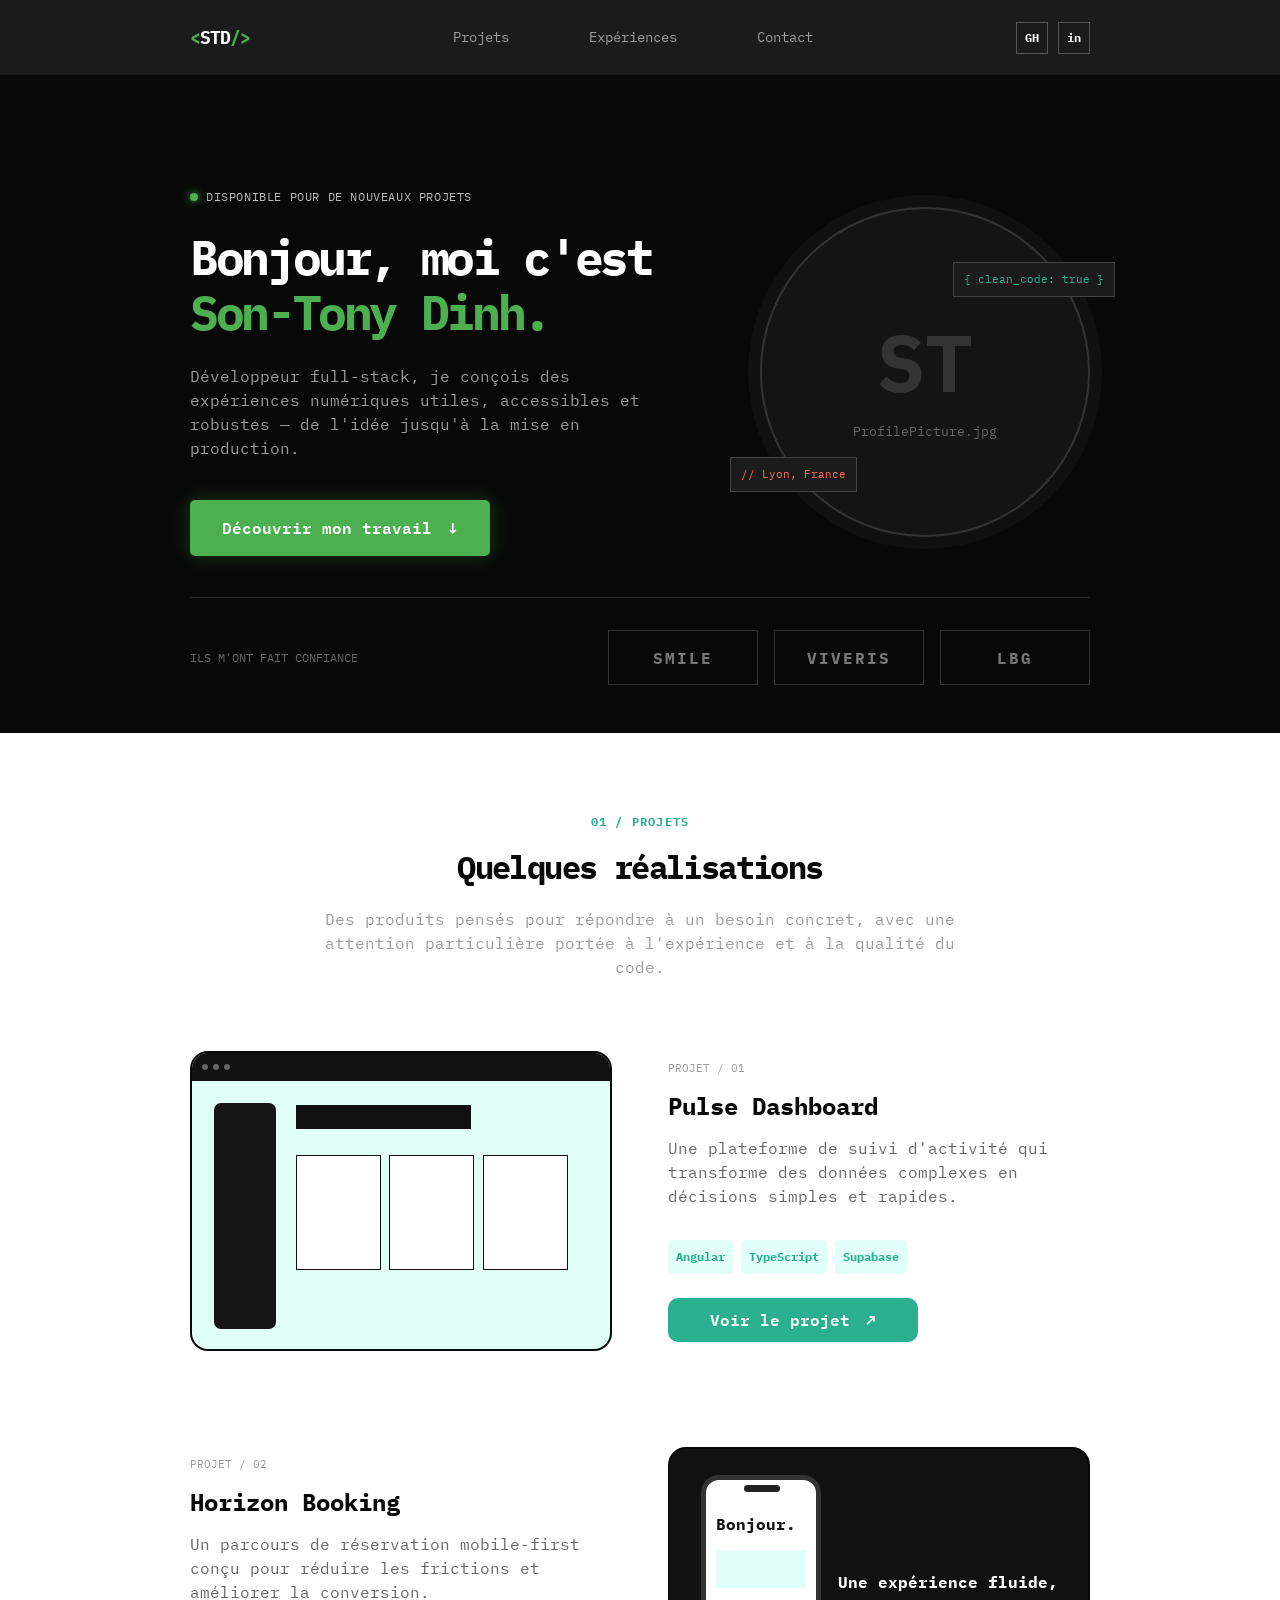
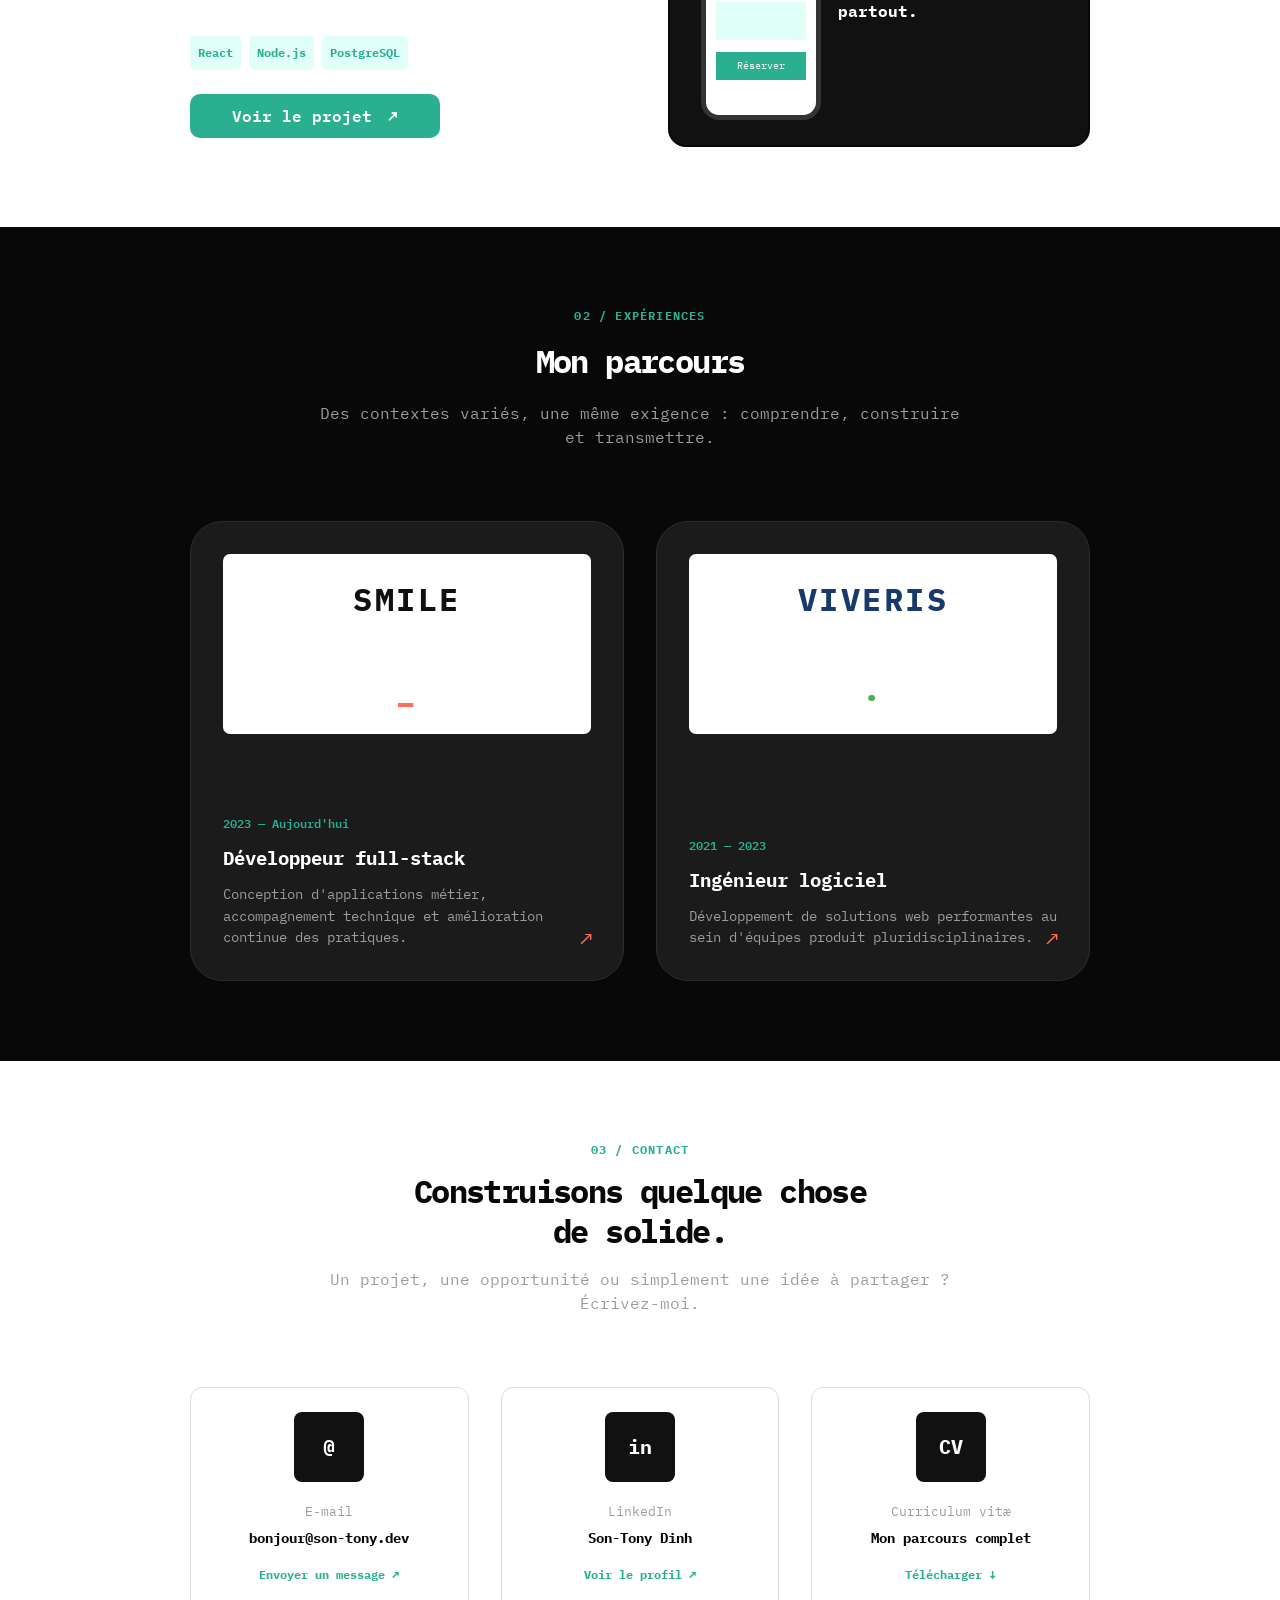
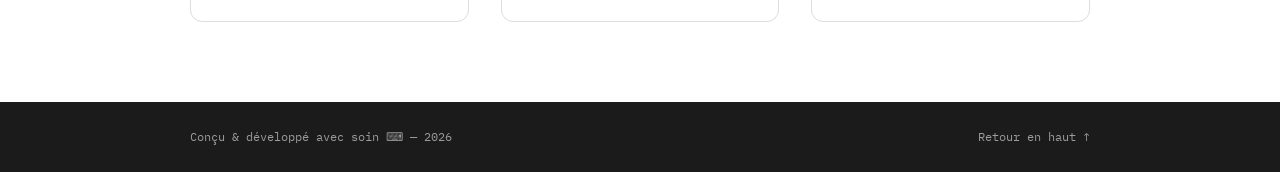
==== index.html @ 5ef8082c "feat: initial commit" ====
<!doctype html>
<html lang="fr">
<head>
  <meta charset="UTF-8">
  <meta name="viewport" content="width=device-width, initial-scale=1.0">
  <meta name="description" content="Portfolio de Son-Tony Dinh, développeur web créatif et rigoureux.">
  <title>Son-Tony Dinh — Développeur</title>
  <link rel="preconnect" href="https://fonts.googleapis.com">
  <link rel="preconnect" href="https://fonts.gstatic.com" crossorigin>
  <link href="https://fonts.googleapis.com/css2?family=IBM+Plex+Mono:ital,wght@0,100;0,200;0,300;0,400;0,500;0,600;0,700;1,400;1,600&display=swap" rel="stylesheet">
  <link rel="stylesheet" href="styles.css">
  <script src="script.js" defer></script>
</head>
<body>
  <a class="skip-link" href="#main">Aller au contenu</a>

  <header class="site-header">
    <nav class="nav container" aria-label="Navigation principale">
      <a class="brand" href="#accueil" aria-label="Retour à l'accueil"><span>&lt;</span>STD<span>/&gt;</span></a>
      <div class="nav-links">
        <a href="#projets">Projets</a>
        <a href="#experiences">Expériences</a>
        <a href="#contact">Contact</a>
      </div>
      <div class="social-links">
        <a href="https://github.com/" target="_blank" rel="noreferrer" aria-label="Profil GitHub">GH</a>
        <a href="https://www.linkedin.com/" target="_blank" rel="noreferrer" aria-label="Profil LinkedIn">in</a>
      </div>
    </nav>
  </header>

  <main id="main">
    <section class="hero" id="accueil">
      <div class="hero-inner container">
        <div class="hero-copy reveal">
          <p class="eyebrow"><span class="status-dot"></span>Disponible pour de nouveaux projets</p>
          <h1>Bonjour, moi c'est<br><span>Son-Tony Dinh.</span></h1>
          <p>Développeur full-stack, je conçois des expériences numériques utiles, accessibles et robustes — de l'idée jusqu'à la mise en production.</p>
          <a class="button button-primary" href="#projets">Découvrir mon travail <span aria-hidden="true">↓</span></a>
        </div>
        <div class="portrait-wrap reveal" aria-label="Portrait de Son-Tony Dinh" role="img">
          <div class="portrait-placeholder">
            <span>ST</span>
            <small>ProfilePicture.jpg</small>
          </div>
          <span class="code-chip code-chip-top">{ clean_code: true }</span>
          <span class="code-chip code-chip-bottom">// Lyon, France</span>
        </div>
      </div>
      <div class="worked-with container reveal">
        <p>Ils m'ont fait confiance</p>
        <div class="logo-row" aria-label="Entreprises partenaires">
          <div class="company-logo">SMILE</div>
          <div class="company-logo">VIVERIS</div>
          <div class="company-logo">LBG</div>
        </div>
      </div>
    </section>

    <section class="section projects" id="projets">
      <div class="container">
        <div class="section-heading reveal">
          <p class="section-index">01 / PROJETS</p>
          <h2>Quelques réalisations</h2>
          <p>Des produits pensés pour répondre à un besoin concret, avec une attention particulière portée à l'expérience et à la qualité du code.</p>
        </div>

        <article class="project-row reveal">
          <div class="project-visual visual-dashboard" role="img" aria-label="Aperçu d'un tableau de bord analytique">
            <div class="mock-browser"><i></i><i></i><i></i></div>
            <div class="mock-sidebar"></div>
            <div class="mock-content"><span></span><b></b><b></b><b></b></div>
          </div>
          <div class="project-copy">
            <p class="project-number">Projet / 01</p>
            <h3>Pulse Dashboard</h3>
            <p>Une plateforme de suivi d'activité qui transforme des données complexes en décisions simples et rapides.</p>
            <div class="tags"><span>Angular</span><span>TypeScript</span><span>Supabase</span></div>
            <a class="button button-accent" href="#" aria-label="Voir le projet Pulse Dashboard">Voir le projet <span aria-hidden="true">↗</span></a>
          </div>
        </article>

        <article class="project-row project-row-reverse reveal">
          <div class="project-visual visual-mobile" role="img" aria-label="Aperçu d'une application mobile de réservation">
            <div class="phone"><div class="phone-notch"></div><span>Bonjour.</span><b></b><b></b><button type="button" tabindex="-1">Réserver</button></div>
            <div class="mobile-caption">Une expérience fluide,<br>partout.</div>
          </div>
          <div class="project-copy">
            <p class="project-number">Projet / 02</p>
            <h3>Horizon Booking</h3>
            <p>Un parcours de réservation mobile-first conçu pour réduire les frictions et améliorer la conversion.</p>
            <div class="tags"><span>React</span><span>Node.js</span><span>PostgreSQL</span></div>
            <a class="button button-accent" href="#" aria-label="Voir le projet Horizon Booking">Voir le projet <span aria-hidden="true">↗</span></a>
          </div>
        </article>
      </div>
    </section>

    <section class="section experience-section" id="experiences">
      <div class="container">
        <div class="section-heading section-heading-dark reveal">
          <p class="section-index">02 / EXPÉRIENCES</p>
          <h2>Mon parcours</h2>
          <p>Des contextes variés, une même exigence : comprendre, construire et transmettre.</p>
        </div>
        <div class="experience-grid">
          <a class="experience-card reveal" href="#contact">
            <div class="experience-logo">SMILE<span>_</span></div>
            <div><p class="date">2023 — Aujourd'hui</p><h3>Développeur full-stack</h3><p>Conception d'applications métier, accompagnement technique et amélioration continue des pratiques.</p></div>
            <span class="card-arrow" aria-hidden="true">↗</span>
          </a>
          <a class="experience-card reveal" href="#contact">
            <div class="experience-logo experience-logo-alt">VIVERIS<span>.</span></div>
            <div><p class="date">2021 — 2023</p><h3>Ingénieur logiciel</h3><p>Développement de solutions web performantes au sein d'équipes produit pluridisciplinaires.</p></div>
            <span class="card-arrow" aria-hidden="true">↗</span>
          </a>
        </div>
      </div>
    </section>

    <section class="section contact" id="contact">
      <div class="container">
        <div class="section-heading reveal">
          <p class="section-index">03 / CONTACT</p>
          <h2>Construisons quelque chose<br>de solide.</h2>
          <p>Un projet, une opportunité ou simplement une idée à partager ? Écrivez-moi.</p>
        </div>
        <div class="contact-grid">
          <a class="contact-card reveal" href="mailto:bonjour@son-tony.dev">
            <span class="contact-icon" aria-hidden="true">@</span><small>E-mail</small><strong>bonjour@son-tony.dev</strong><span>Envoyer un message ↗</span>
          </a>
          <a class="contact-card reveal" href="https://www.linkedin.com/" target="_blank" rel="noreferrer">
            <span class="contact-icon" aria-hidden="true">in</span><small>LinkedIn</small><strong>Son-Tony Dinh</strong><span>Voir le profil ↗</span>
          </a>
          <a class="contact-card reveal" href="#" id="cv-link">
            <span class="contact-icon" aria-hidden="true">CV</span><small>Curriculum vitæ</small><strong>Mon parcours complet</strong><span>Télécharger ↓</span>
          </a>
        </div>
      </div>
    </section>
  </main>

  <footer><div class="container"><p>Conçu &amp; développé avec soin <span aria-hidden="true">⌨</span> — <span id="current-year"></span></p><a href="#accueil">Retour en haut ↑</a></div></footer>
</body>
</html>
---- styles.css ----
:root{--dark:#080808;--surface:#1b1b1b;--hover:#222;--white:#fff;--text:#080808;--muted:#9c9c9c;--primary:#4caf50;--primary-hover:#45a049;--accent:#2ab090;--accent-soft:#e0fff8;--interaction:#ff6f61;--font:"IBM Plex Mono",monospace;--width:900px;--transition:300ms ease}
*{box-sizing:border-box}html{scroll-behavior:smooth}body{margin:0;font-family:var(--font);font-size:16px;line-height:1.5;color:var(--text);background:var(--dark)}a{color:inherit;text-decoration:none}button{font:inherit}.container{width:min(calc(100% - 40px),var(--width));margin-inline:auto}.skip-link{position:fixed;z-index:100;top:8px;left:8px;padding:10px 16px;background:var(--white);transform:translateY(-150%)}.skip-link:focus{transform:none}.site-header{height:75px;background:var(--surface);display:flex;align-items:center;position:relative;z-index:10}.nav{display:flex;align-items:center;justify-content:space-between;height:100%}.brand{font-size:1.15rem;font-weight:700;color:var(--white);letter-spacing:-1px}.brand span{color:var(--primary)}.nav-links{display:flex;gap:5rem}.nav-links a{color:var(--muted);font-size:.85rem;transition:var(--transition)}.nav-links a:hover,.nav-links a:focus-visible{color:var(--interaction);transform:scale(1.1)}.social-links{display:flex;gap:10px}.social-links a{display:grid;place-items:center;width:32px;height:32px;color:var(--white);border:1px solid #555;font-size:.72rem;font-weight:700;transition:var(--transition)}.social-links a:hover,.social-links a:focus-visible{border-color:var(--interaction);color:var(--interaction);transform:scale(1.1)}
.hero{background:var(--dark);color:var(--white);padding:4.5rem 0 3rem}.hero-inner{min-height:450px;display:flex;align-items:center;justify-content:space-between;gap:3rem}.hero-copy{max-width:500px}.eyebrow{font-size:.75rem;color:#bbb;text-transform:uppercase;letter-spacing:.05em}.status-dot{display:inline-block;width:8px;height:8px;margin-right:8px;border-radius:50%;background:var(--primary);box-shadow:0 0 9px var(--primary)}h1,h2,h3,p{margin-top:0}h1{font-size:clamp(2.5rem,5vw,3rem);line-height:1.15;letter-spacing:-.07em;margin:1.5rem 0}h1 span{color:var(--primary)}.hero-copy>p:not(.eyebrow){color:var(--muted);max-width:480px}.button{min-height:44px;display:inline-flex;align-items:center;justify-content:center;gap:16px;font-weight:600;transition:var(--transition)}.button-primary{width:min(100%,300px);padding:1rem 2rem;margin-top:1.5rem;color:#fff;background:var(--primary);border-radius:5px;box-shadow:0 0 20px rgba(76,175,80,.3)}.button-primary:hover,.button-primary:focus-visible{background:var(--primary-hover);transform:scale(1.05);box-shadow:0 0 30px rgba(76,175,80,.5)}.portrait-wrap{width:330px;height:330px;position:relative;flex:none}.portrait-placeholder{width:100%;height:100%;border-radius:50%;border:2px solid #333;background:#141414;display:grid;place-content:center;text-align:center;box-shadow:0 0 0 12px #101010}.portrait-placeholder span{font-size:5rem;font-weight:700;color:#333}.portrait-placeholder small{color:#666}.code-chip{position:absolute;padding:8px 10px;border:1px solid #444;background:var(--surface);font-size:.7rem;color:var(--accent)}.code-chip-top{right:-25px;top:55px}.code-chip-bottom{left:-30px;bottom:45px;color:var(--interaction)}.worked-with{border-top:1px solid #2b2b2b;padding-top:2rem;display:flex;align-items:center;justify-content:space-between}.worked-with>p{margin:0;color:#666;font-size:.75rem;text-transform:uppercase}.logo-row{display:flex;gap:1rem}.company-logo{width:150px;height:55px;display:grid;place-items:center;border:1px solid #333;color:#777;font-weight:700;letter-spacing:.12em}
.section{padding-block:5rem}.projects,.contact{background:var(--white)}.section-heading{text-align:center;max-width:650px;margin:0 auto 4.5rem}.section-index{font-size:.75rem;font-weight:700;color:var(--accent);letter-spacing:.1em}.section-heading h2{font-size:2rem;letter-spacing:-.05em;margin-bottom:1rem}.section-heading>p:last-child{color:var(--muted)}.project-row{display:grid;grid-template-columns:1fr 1fr;gap:3.5rem;align-items:center;margin-bottom:6rem}.project-row:last-child{margin-bottom:0}.project-row-reverse .project-visual{order:2}.project-visual{height:300px;border:2px solid #080808;border-radius:18px;background:#efefef;overflow:hidden;position:relative}.visual-dashboard{padding:30px;background:#dffff7}.mock-browser{position:absolute;inset:0 0 auto;height:28px;background:#111;padding-left:10px;display:flex;align-items:center;gap:5px}.mock-browser i{width:6px;height:6px;border-radius:50%;background:#666}.mock-sidebar{position:absolute;left:22px;top:50px;bottom:20px;width:62px;background:#151515;border-radius:7px}.mock-content{position:absolute;left:104px;right:22px;top:52px;bottom:20px}.mock-content span{display:block;width:60%;height:24px;background:#111;margin-bottom:26px}.mock-content b{display:inline-block;width:29%;height:115px;background:#fff;margin-right:3%;border:1px solid #111;vertical-align:top}.visual-mobile{background:#111;color:#fff;display:flex;align-items:center;justify-content:space-around;padding:22px}.phone{width:120px;height:245px;background:white;border:5px solid #333;border-radius:18px;color:#111;padding:32px 10px 10px;position:relative}.phone-notch{position:absolute;top:5px;left:38px;width:36px;height:7px;background:#222;border-radius:6px}.phone span{font-weight:700}.phone b{display:block;height:38px;background:#e0fff8;margin-top:14px}.phone button{border:0;background:var(--accent);color:#fff;width:100%;margin-top:12px;padding:7px;font-size:.6rem}.mobile-caption{font-weight:700;line-height:1.8}.project-copy{display:flex;flex-direction:column;align-items:flex-start}.project-number{font-size:.7rem;text-transform:uppercase;color:var(--muted)}.project-copy h3{font-size:1.5rem;margin-bottom:.75rem}.project-copy>p:not(.project-number){color:#666}.tags{display:flex;flex-wrap:wrap;gap:.5rem;margin:1rem 0 1.5rem}.tags span{background:var(--accent-soft);color:var(--accent);font-weight:700;font-size:.75rem;padding:.5rem;border-radius:5px}.button-accent{width:250px;padding:.6rem 1rem;color:white;background:var(--accent);border-radius:10px}.button-accent:hover,.button-accent:focus-visible{transform:translateY(-3px);box-shadow:0 6px 12px rgba(42,176,144,.3)}
.experience-section{background:var(--dark);color:white}.section-heading-dark h2{color:#fff}.experience-grid{display:grid;grid-template-columns:1fr 1fr;gap:2rem}.experience-card{position:relative;min-height:460px;padding:2rem;border:1px solid #2d2d2d;border-radius:32px;background:var(--surface);display:flex;flex-direction:column;justify-content:space-between;transition:var(--transition)}.experience-card:hover,.experience-card:focus-visible{transform:translateY(-10px);background:var(--hover);box-shadow:0 8px 16px rgba(0,0,0,.3);border-color:#555}.experience-logo{height:180px;border-radius:7px;background:#fff;color:#111;display:grid;place-items:center;font-size:2rem;font-weight:700;letter-spacing:.08em}.experience-logo span{color:var(--interaction)}.experience-logo-alt{color:#173a6b}.experience-logo-alt span{color:var(--primary)}.date{color:var(--accent);font-size:.75rem;font-weight:600;margin-top:1.5rem}.experience-card h3{margin-bottom:.7rem}.experience-card div>p:last-child{color:var(--muted);font-size:.9rem;margin:0}.card-arrow{position:absolute;right:30px;bottom:25px;color:var(--interaction);font-size:1.3rem}
.contact .section-heading h2{line-height:1.25}.contact-grid{display:grid;grid-template-columns:repeat(3,1fr);gap:2rem}.contact-card{min-height:235px;border:1px solid #ddd;border-radius:12px;padding:1.5rem;display:flex;flex-direction:column;align-items:center;text-align:center;transition:var(--transition)}.contact-card:hover,.contact-card:focus-visible{transform:translateY(-3px);box-shadow:0 4px 8px rgba(0,0,0,.2);border-color:var(--accent)}.contact-icon{width:70px;height:70px;margin-bottom:1.25rem;background:#111;color:#fff;display:grid;place-items:center;font-size:1.25rem;font-weight:700;border-radius:8px}.contact-card small{color:var(--muted)}.contact-card strong{font-size:.85rem;margin:.35rem 0 1.1rem;word-break:break-word}.contact-card>span:last-child{color:var(--accent);font-size:.72rem;font-weight:700}footer{min-height:70px;background:var(--surface);color:var(--muted);font-size:.75rem}footer .container{min-height:70px;display:flex;align-items:center;justify-content:space-between}footer p{margin:0}footer a:hover{color:var(--interaction)}
:focus-visible{outline:3px solid var(--interaction);outline-offset:4px}.reveal{opacity:0;transform:translateY(24px);transition:opacity 600ms ease,transform 600ms ease}.reveal.visible{opacity:1;transform:none}
@media(max-width:1024px){.hero-inner{flex-direction:column-reverse;text-align:center}.hero-copy{display:flex;flex-direction:column;align-items:center}.portrait-wrap{width:290px;height:290px}.worked-with{margin-top:4rem;flex-direction:column;gap:1rem}.project-row{grid-template-columns:1fr;justify-items:center;text-align:center;border-bottom:1px solid #ccc;padding-bottom:4rem}.project-row:last-child{border:0}.project-row-reverse .project-visual{order:0}.project-copy{align-items:center;max-width:65%}.project-visual{width:min(100%,400px)}}
@media(max-width:768px){.site-header{height:64px}.nav-links{display:none}.hero{padding-top:3rem}.experience-grid{grid-template-columns:1fr;padding-inline:10px}.logo-row{flex-wrap:wrap;justify-content:center}.company-logo{width:125px}.code-chip{display:none}}
@media(max-width:640px){.container{width:min(calc(100% - 32px),var(--width))}.hero-inner{min-height:auto}.portrait-wrap{width:240px;height:240px}h1{font-size:2.25rem}.section{padding-block:4rem}.section-heading{margin-bottom:3rem}.project-copy{max-width:100%}.project-row{gap:2rem;margin-bottom:4rem}.project-visual{width:min(100%,311px);height:233px}.mobile-caption{display:none}.experience-card{min-height:430px;padding:1.4rem}.contact-grid{grid-template-columns:1fr}.contact-card{min-height:210px}.worked-with{align-items:center}.logo-row{width:100%}.company-logo{flex:1;min-width:100px}footer .container{padding-block:1rem;flex-direction:column;justify-content:center;gap:.5rem;text-align:center}}
@media(prefers-reduced-motion:reduce){html{scroll-behavior:auto}*,*::before,*::after{transition-duration:.01ms!important;animation-duration:.01ms!important}.reveal{opacity:1;transform:none}}
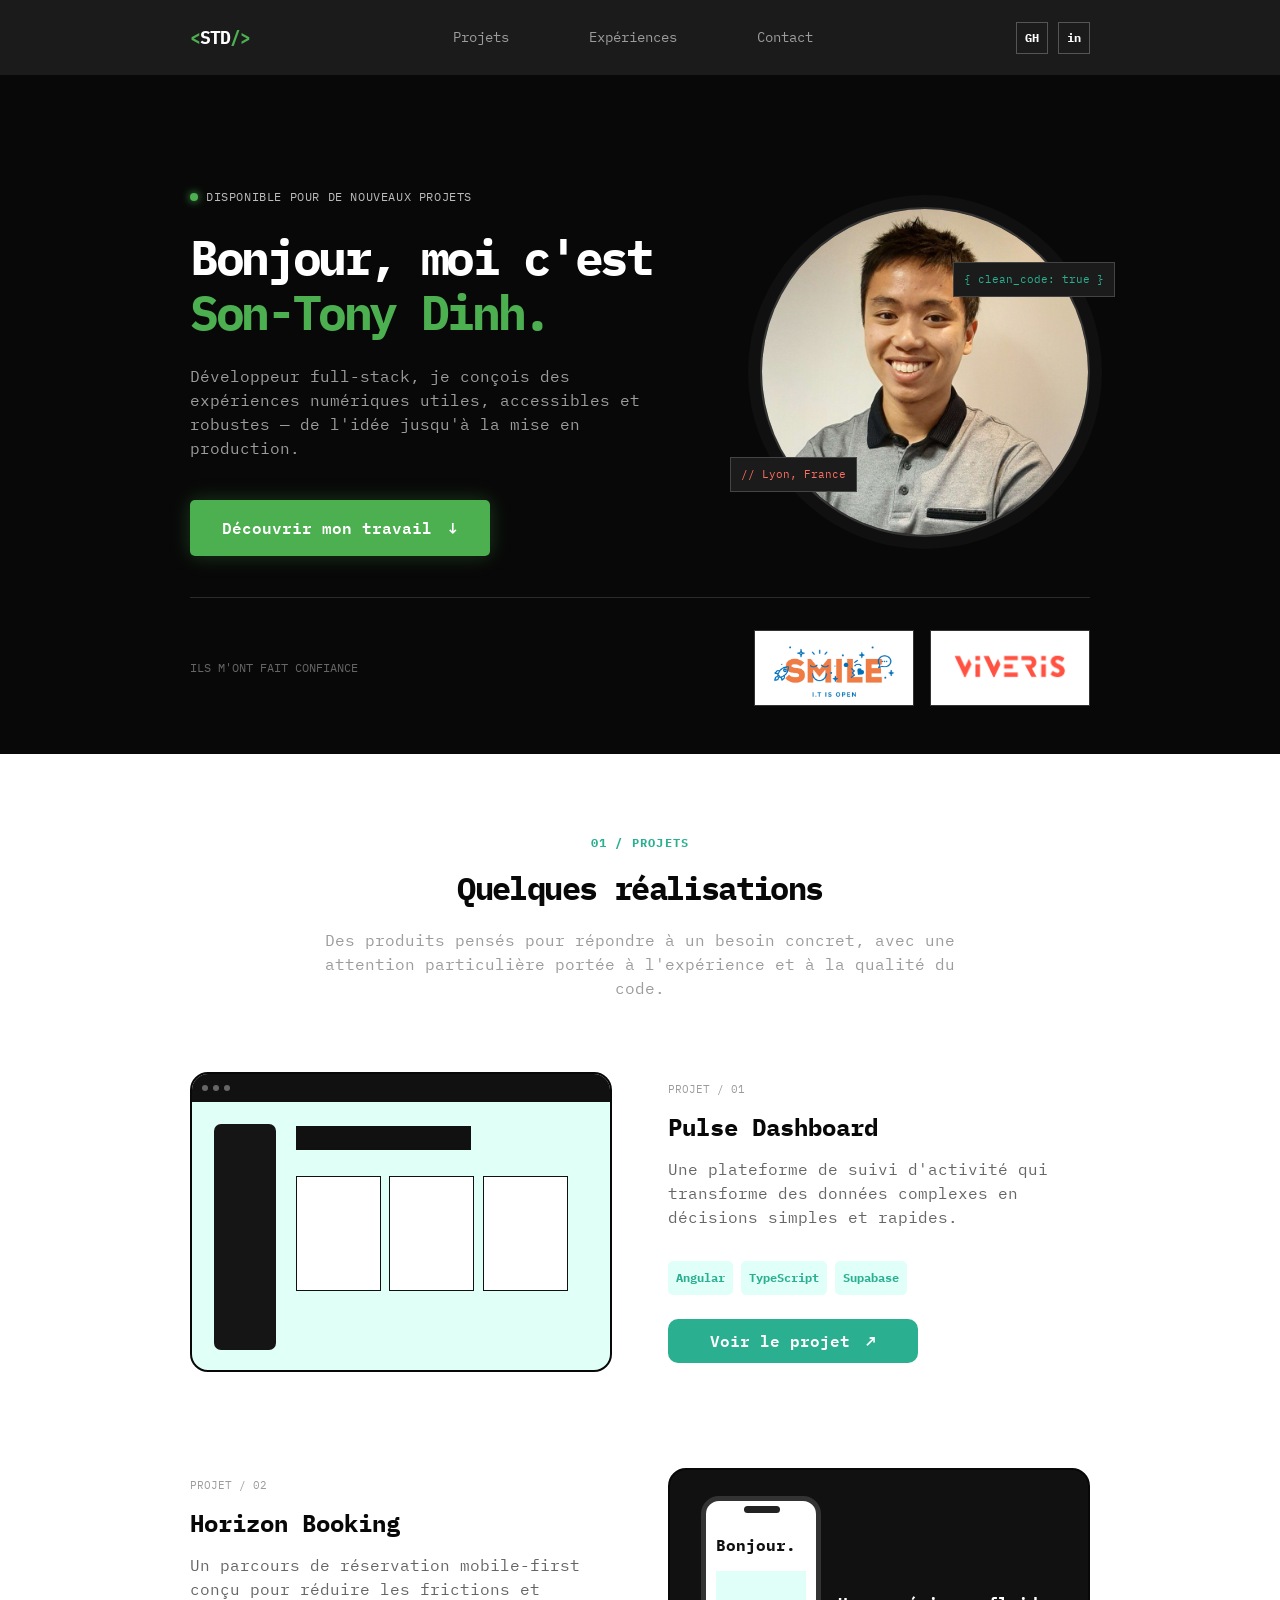
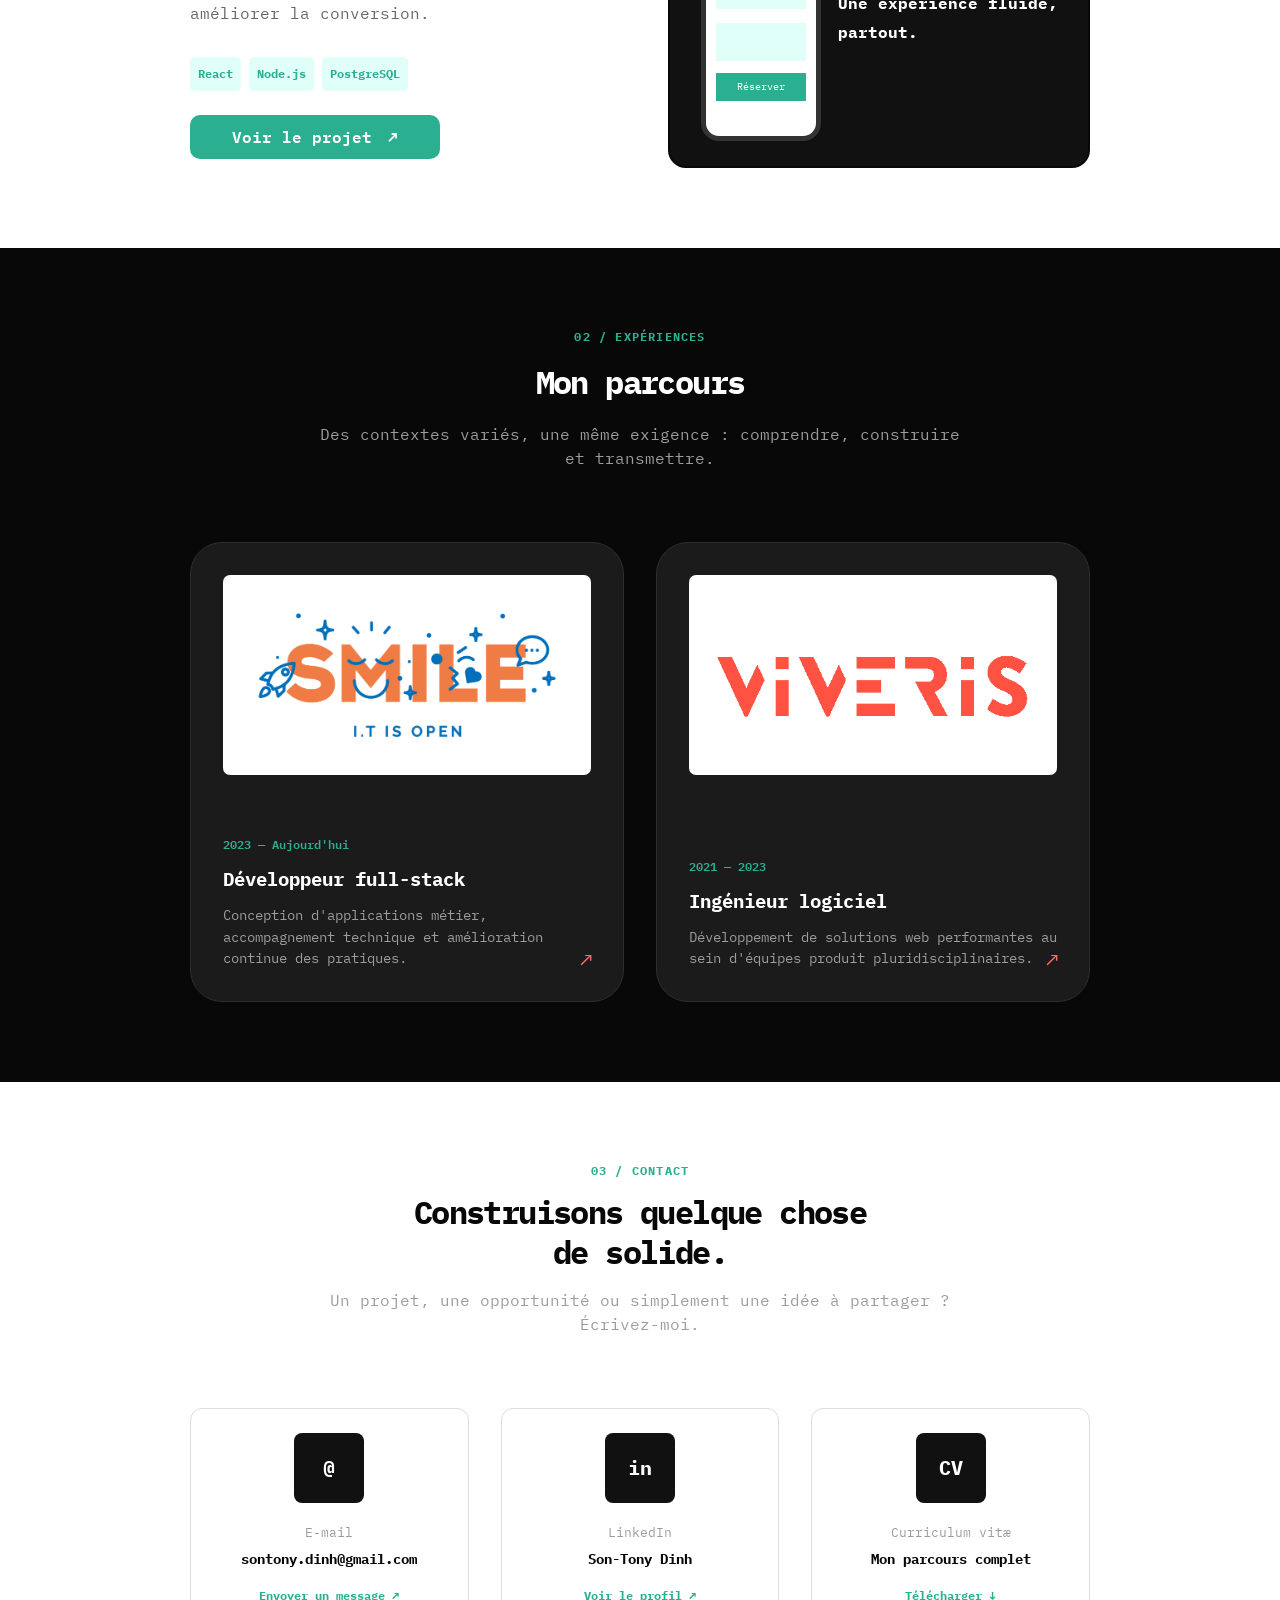
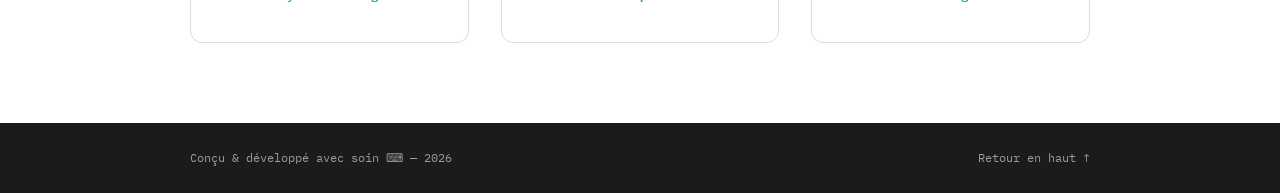
==== commit 1607f09f: "Add Viveris logo image to the project" ====
--- a/index.html
+++ b/index.html
@@ -23,8 +23,8 @@
         <a href="#contact">Contact</a>
       </div>
       <div class="social-links">
-        <a href="https://github.com/" target="_blank" rel="noreferrer" aria-label="Profil GitHub">GH</a>
-        <a href="https://www.linkedin.com/" target="_blank" rel="noreferrer" aria-label="Profil LinkedIn">in</a>
+        <a href="https://github.com/SonTonyD" target="_blank" rel="noreferrer" aria-label="Profil GitHub de Son-Tony Dinh">GH</a>
+        <a href="https://www.linkedin.com/in/son-tony-dinh-7155b51a2" target="_blank" rel="noreferrer" aria-label="Profil LinkedIn de Son-Tony Dinh">in</a>
       </div>
     </nav>
   </header>
@@ -38,11 +38,8 @@
           <p>Développeur full-stack, je conçois des expériences numériques utiles, accessibles et robustes — de l'idée jusqu'à la mise en production.</p>
           <a class="button button-primary" href="#projets">Découvrir mon travail <span aria-hidden="true">↓</span></a>
         </div>
-        <div class="portrait-wrap reveal" aria-label="Portrait de Son-Tony Dinh" role="img">
-          <div class="portrait-placeholder">
-            <span>ST</span>
-            <small>ProfilePicture.jpg</small>
-          </div>
+        <div class="portrait-wrap reveal">
+          <img class="portrait" src="images/ProfilePicture.jpg" alt="Portrait de Son-Tony Dinh">
           <span class="code-chip code-chip-top">{ clean_code: true }</span>
           <span class="code-chip code-chip-bottom">// Lyon, France</span>
         </div>
@@ -50,9 +47,8 @@
       <div class="worked-with container reveal">
         <p>Ils m'ont fait confiance</p>
         <div class="logo-row" aria-label="Entreprises partenaires">
-          <div class="company-logo">SMILE</div>
-          <div class="company-logo">VIVERIS</div>
-          <div class="company-logo">LBG</div>
+          <div class="company-logo"><img src="images/logo_smile.png" alt="Smile"></div>
+          <div class="company-logo"><img src="images/logo_viveris.png" alt="Viveris"></div>
         </div>
       </div>
     </section>
@@ -105,12 +101,12 @@
         </div>
         <div class="experience-grid">
           <a class="experience-card reveal" href="#contact">
-            <div class="experience-logo">SMILE<span>_</span></div>
+            <div class="experience-logo"><img src="images/logo_smile.png" alt="Logo Smile"></div>
             <div><p class="date">2023 — Aujourd'hui</p><h3>Développeur full-stack</h3><p>Conception d'applications métier, accompagnement technique et amélioration continue des pratiques.</p></div>
             <span class="card-arrow" aria-hidden="true">↗</span>
           </a>
           <a class="experience-card reveal" href="#contact">
-            <div class="experience-logo experience-logo-alt">VIVERIS<span>.</span></div>
+            <div class="experience-logo experience-logo-alt"><img src="images/logo_viveris.png" alt="Logo Viveris"></div>
             <div><p class="date">2021 — 2023</p><h3>Ingénieur logiciel</h3><p>Développement de solutions web performantes au sein d'équipes produit pluridisciplinaires.</p></div>
             <span class="card-arrow" aria-hidden="true">↗</span>
           </a>
@@ -126,13 +122,13 @@
           <p>Un projet, une opportunité ou simplement une idée à partager ? Écrivez-moi.</p>
         </div>
         <div class="contact-grid">
-          <a class="contact-card reveal" href="mailto:bonjour@son-tony.dev">
-            <span class="contact-icon" aria-hidden="true">@</span><small>E-mail</small><strong>bonjour@son-tony.dev</strong><span>Envoyer un message ↗</span>
+          <a class="contact-card reveal" href="mailto:sontony.dinh@gmail.com">
+            <span class="contact-icon" aria-hidden="true">@</span><small>E-mail</small><strong>sontony.dinh@gmail.com</strong><span>Envoyer un message ↗</span>
           </a>
-          <a class="contact-card reveal" href="https://www.linkedin.com/" target="_blank" rel="noreferrer">
+          <a class="contact-card reveal" href="https://www.linkedin.com/in/son-tony-dinh-7155b51a2" target="_blank" rel="noreferrer">
             <span class="contact-icon" aria-hidden="true">in</span><small>LinkedIn</small><strong>Son-Tony Dinh</strong><span>Voir le profil ↗</span>
           </a>
-          <a class="contact-card reveal" href="#" id="cv-link">
+          <a class="contact-card reveal" href="images/MonCV.pdf" target="_blank" rel="noreferrer">
             <span class="contact-icon" aria-hidden="true">CV</span><small>Curriculum vitæ</small><strong>Mon parcours complet</strong><span>Télécharger ↓</span>
           </a>
         </div>
--- a/styles.css
+++ b/styles.css
@@ -4,7 +4,9 @@
 .section{padding-block:5rem}.projects,.contact{background:var(--white)}.section-heading{text-align:center;max-width:650px;margin:0 auto 4.5rem}.section-index{font-size:.75rem;font-weight:700;color:var(--accent);letter-spacing:.1em}.section-heading h2{font-size:2rem;letter-spacing:-.05em;margin-bottom:1rem}.section-heading>p:last-child{color:var(--muted)}.project-row{display:grid;grid-template-columns:1fr 1fr;gap:3.5rem;align-items:center;margin-bottom:6rem}.project-row:last-child{margin-bottom:0}.project-row-reverse .project-visual{order:2}.project-visual{height:300px;border:2px solid #080808;border-radius:18px;background:#efefef;overflow:hidden;position:relative}.visual-dashboard{padding:30px;background:#dffff7}.mock-browser{position:absolute;inset:0 0 auto;height:28px;background:#111;padding-left:10px;display:flex;align-items:center;gap:5px}.mock-browser i{width:6px;height:6px;border-radius:50%;background:#666}.mock-sidebar{position:absolute;left:22px;top:50px;bottom:20px;width:62px;background:#151515;border-radius:7px}.mock-content{position:absolute;left:104px;right:22px;top:52px;bottom:20px}.mock-content span{display:block;width:60%;height:24px;background:#111;margin-bottom:26px}.mock-content b{display:inline-block;width:29%;height:115px;background:#fff;margin-right:3%;border:1px solid #111;vertical-align:top}.visual-mobile{background:#111;color:#fff;display:flex;align-items:center;justify-content:space-around;padding:22px}.phone{width:120px;height:245px;background:white;border:5px solid #333;border-radius:18px;color:#111;padding:32px 10px 10px;position:relative}.phone-notch{position:absolute;top:5px;left:38px;width:36px;height:7px;background:#222;border-radius:6px}.phone span{font-weight:700}.phone b{display:block;height:38px;background:#e0fff8;margin-top:14px}.phone button{border:0;background:var(--accent);color:#fff;width:100%;margin-top:12px;padding:7px;font-size:.6rem}.mobile-caption{font-weight:700;line-height:1.8}.project-copy{display:flex;flex-direction:column;align-items:flex-start}.project-number{font-size:.7rem;text-transform:uppercase;color:var(--muted)}.project-copy h3{font-size:1.5rem;margin-bottom:.75rem}.project-copy>p:not(.project-number){color:#666}.tags{display:flex;flex-wrap:wrap;gap:.5rem;margin:1rem 0 1.5rem}.tags span{background:var(--accent-soft);color:var(--accent);font-weight:700;font-size:.75rem;padding:.5rem;border-radius:5px}.button-accent{width:250px;padding:.6rem 1rem;color:white;background:var(--accent);border-radius:10px}.button-accent:hover,.button-accent:focus-visible{transform:translateY(-3px);box-shadow:0 6px 12px rgba(42,176,144,.3)}
 .experience-section{background:var(--dark);color:white}.section-heading-dark h2{color:#fff}.experience-grid{display:grid;grid-template-columns:1fr 1fr;gap:2rem}.experience-card{position:relative;min-height:460px;padding:2rem;border:1px solid #2d2d2d;border-radius:32px;background:var(--surface);display:flex;flex-direction:column;justify-content:space-between;transition:var(--transition)}.experience-card:hover,.experience-card:focus-visible{transform:translateY(-10px);background:var(--hover);box-shadow:0 8px 16px rgba(0,0,0,.3);border-color:#555}.experience-logo{height:180px;border-radius:7px;background:#fff;color:#111;display:grid;place-items:center;font-size:2rem;font-weight:700;letter-spacing:.08em}.experience-logo span{color:var(--interaction)}.experience-logo-alt{color:#173a6b}.experience-logo-alt span{color:var(--primary)}.date{color:var(--accent);font-size:.75rem;font-weight:600;margin-top:1.5rem}.experience-card h3{margin-bottom:.7rem}.experience-card div>p:last-child{color:var(--muted);font-size:.9rem;margin:0}.card-arrow{position:absolute;right:30px;bottom:25px;color:var(--interaction);font-size:1.3rem}
 .contact .section-heading h2{line-height:1.25}.contact-grid{display:grid;grid-template-columns:repeat(3,1fr);gap:2rem}.contact-card{min-height:235px;border:1px solid #ddd;border-radius:12px;padding:1.5rem;display:flex;flex-direction:column;align-items:center;text-align:center;transition:var(--transition)}.contact-card:hover,.contact-card:focus-visible{transform:translateY(-3px);box-shadow:0 4px 8px rgba(0,0,0,.2);border-color:var(--accent)}.contact-icon{width:70px;height:70px;margin-bottom:1.25rem;background:#111;color:#fff;display:grid;place-items:center;font-size:1.25rem;font-weight:700;border-radius:8px}.contact-card small{color:var(--muted)}.contact-card strong{font-size:.85rem;margin:.35rem 0 1.1rem;word-break:break-word}.contact-card>span:last-child{color:var(--accent);font-size:.72rem;font-weight:700}footer{min-height:70px;background:var(--surface);color:var(--muted);font-size:.75rem}footer .container{min-height:70px;display:flex;align-items:center;justify-content:space-between}footer p{margin:0}footer a:hover{color:var(--interaction)}
+.portrait{width:100%;height:100%;display:block;border-radius:50%;border:2px solid #333;object-fit:cover;box-shadow:0 0 0 12px #101010}.logo-row{min-height:76px;align-items:center}.company-logo{width:160px;height:76px;flex:none;background:#fff;padding:12px;overflow:visible}.company-logo img{display:block;width:auto;height:auto;max-width:100%;max-height:100%;object-fit:scale-down}.company-logo:first-child{padding:10px 12px}.company-logo:nth-child(2){padding:16px 18px}.experience-logo{height:200px;padding:24px;overflow:visible}.experience-logo img{display:block;width:auto;height:auto;max-width:100%;max-height:100%;margin:auto;object-fit:scale-down}.experience-logo:first-child{padding:18px}.experience-logo-alt{padding:34px}
 :focus-visible{outline:3px solid var(--interaction);outline-offset:4px}.reveal{opacity:0;transform:translateY(24px);transition:opacity 600ms ease,transform 600ms ease}.reveal.visible{opacity:1;transform:none}
+@media(min-width:769px){.logo-row .company-logo:nth-child(2){position:relative;overflow:hidden}.logo-row .company-logo:nth-child(2) img{position:absolute;inset:50% auto auto 50%;width:118px;height:auto;max-width:none;max-height:none;transform:translate(-50%,-50%)}}
 @media(max-width:1024px){.hero-inner{flex-direction:column-reverse;text-align:center}.hero-copy{display:flex;flex-direction:column;align-items:center}.portrait-wrap{width:290px;height:290px}.worked-with{margin-top:4rem;flex-direction:column;gap:1rem}.project-row{grid-template-columns:1fr;justify-items:center;text-align:center;border-bottom:1px solid #ccc;padding-bottom:4rem}.project-row:last-child{border:0}.project-row-reverse .project-visual{order:0}.project-copy{align-items:center;max-width:65%}.project-visual{width:min(100%,400px)}}
 @media(max-width:768px){.site-header{height:64px}.nav-links{display:none}.hero{padding-top:3rem}.experience-grid{grid-template-columns:1fr;padding-inline:10px}.logo-row{flex-wrap:wrap;justify-content:center}.company-logo{width:125px}.code-chip{display:none}}
 @media(max-width:640px){.container{width:min(calc(100% - 32px),var(--width))}.hero-inner{min-height:auto}.portrait-wrap{width:240px;height:240px}h1{font-size:2.25rem}.section{padding-block:4rem}.section-heading{margin-bottom:3rem}.project-copy{max-width:100%}.project-row{gap:2rem;margin-bottom:4rem}.project-visual{width:min(100%,311px);height:233px}.mobile-caption{display:none}.experience-card{min-height:430px;padding:1.4rem}.contact-grid{grid-template-columns:1fr}.contact-card{min-height:210px}.worked-with{align-items:center}.logo-row{width:100%}.company-logo{flex:1;min-width:100px}footer .container{padding-block:1rem;flex-direction:column;justify-content:center;gap:.5rem;text-align:center}}
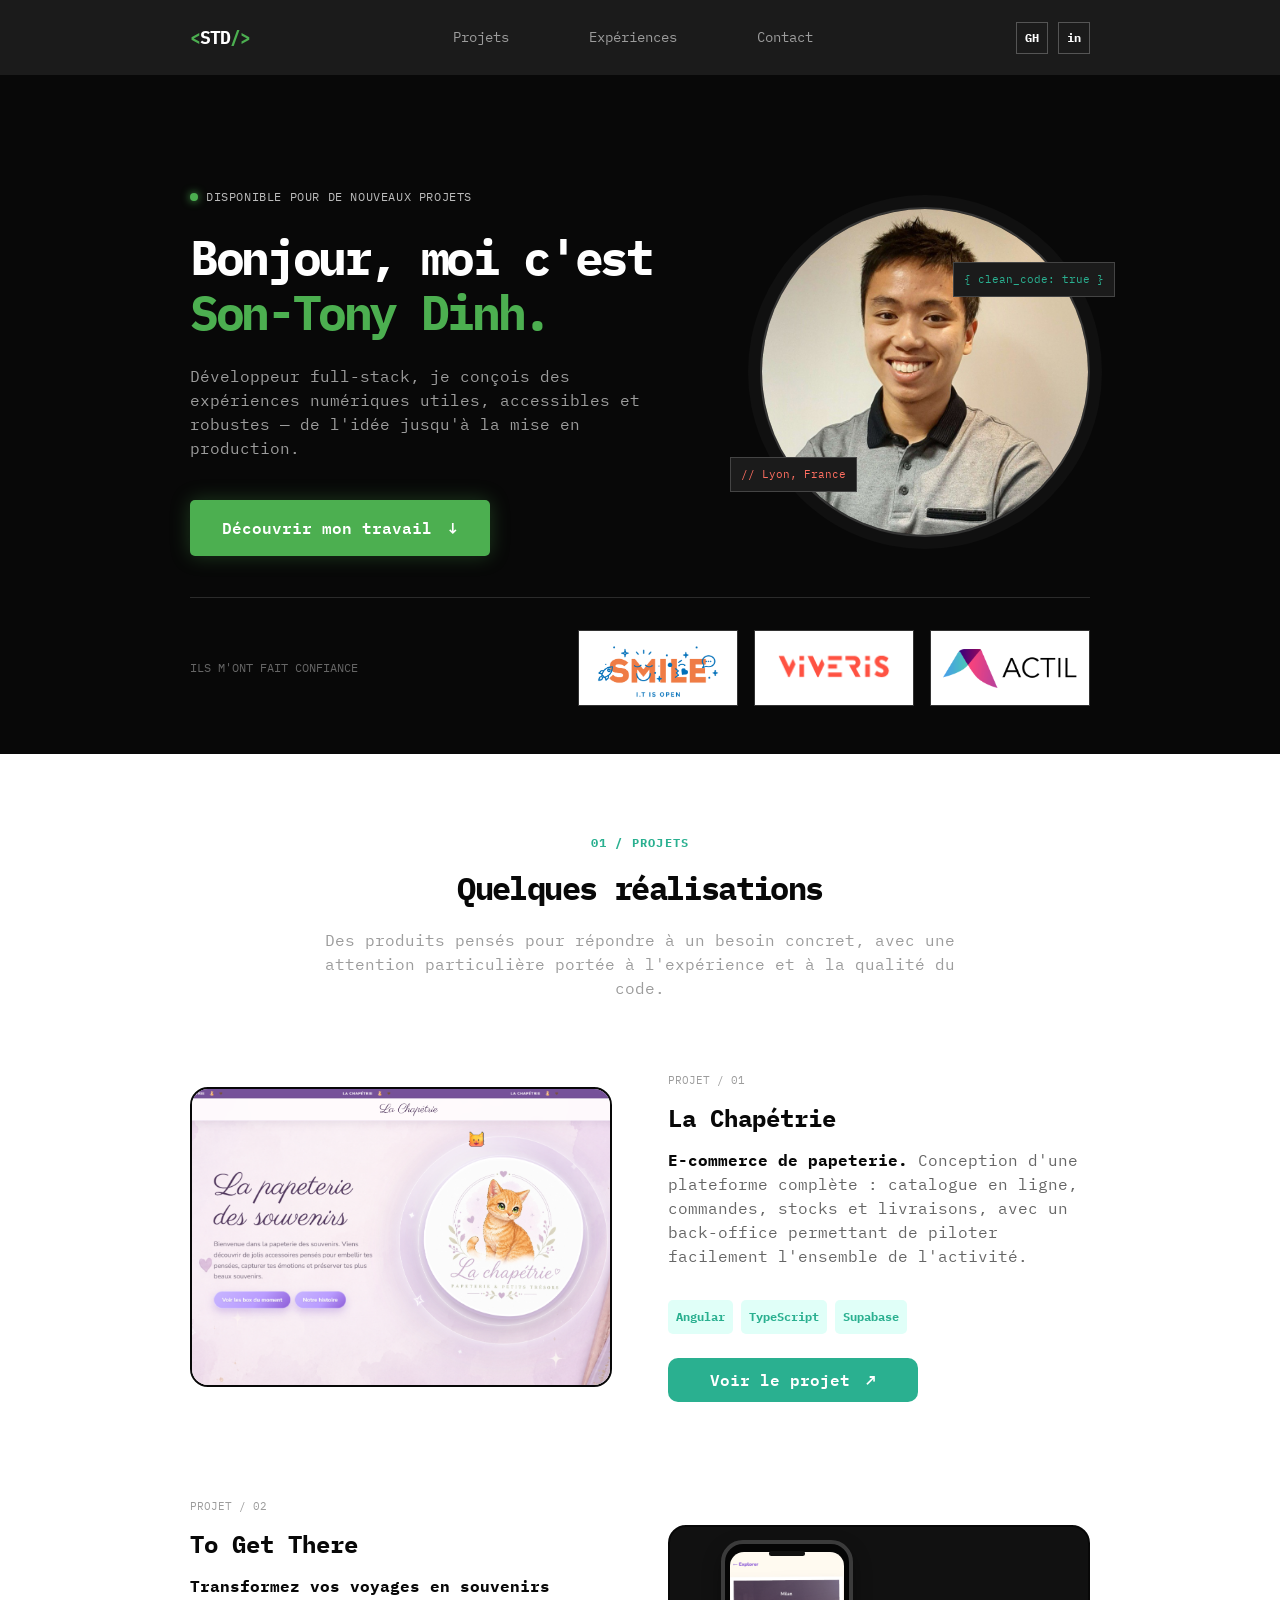
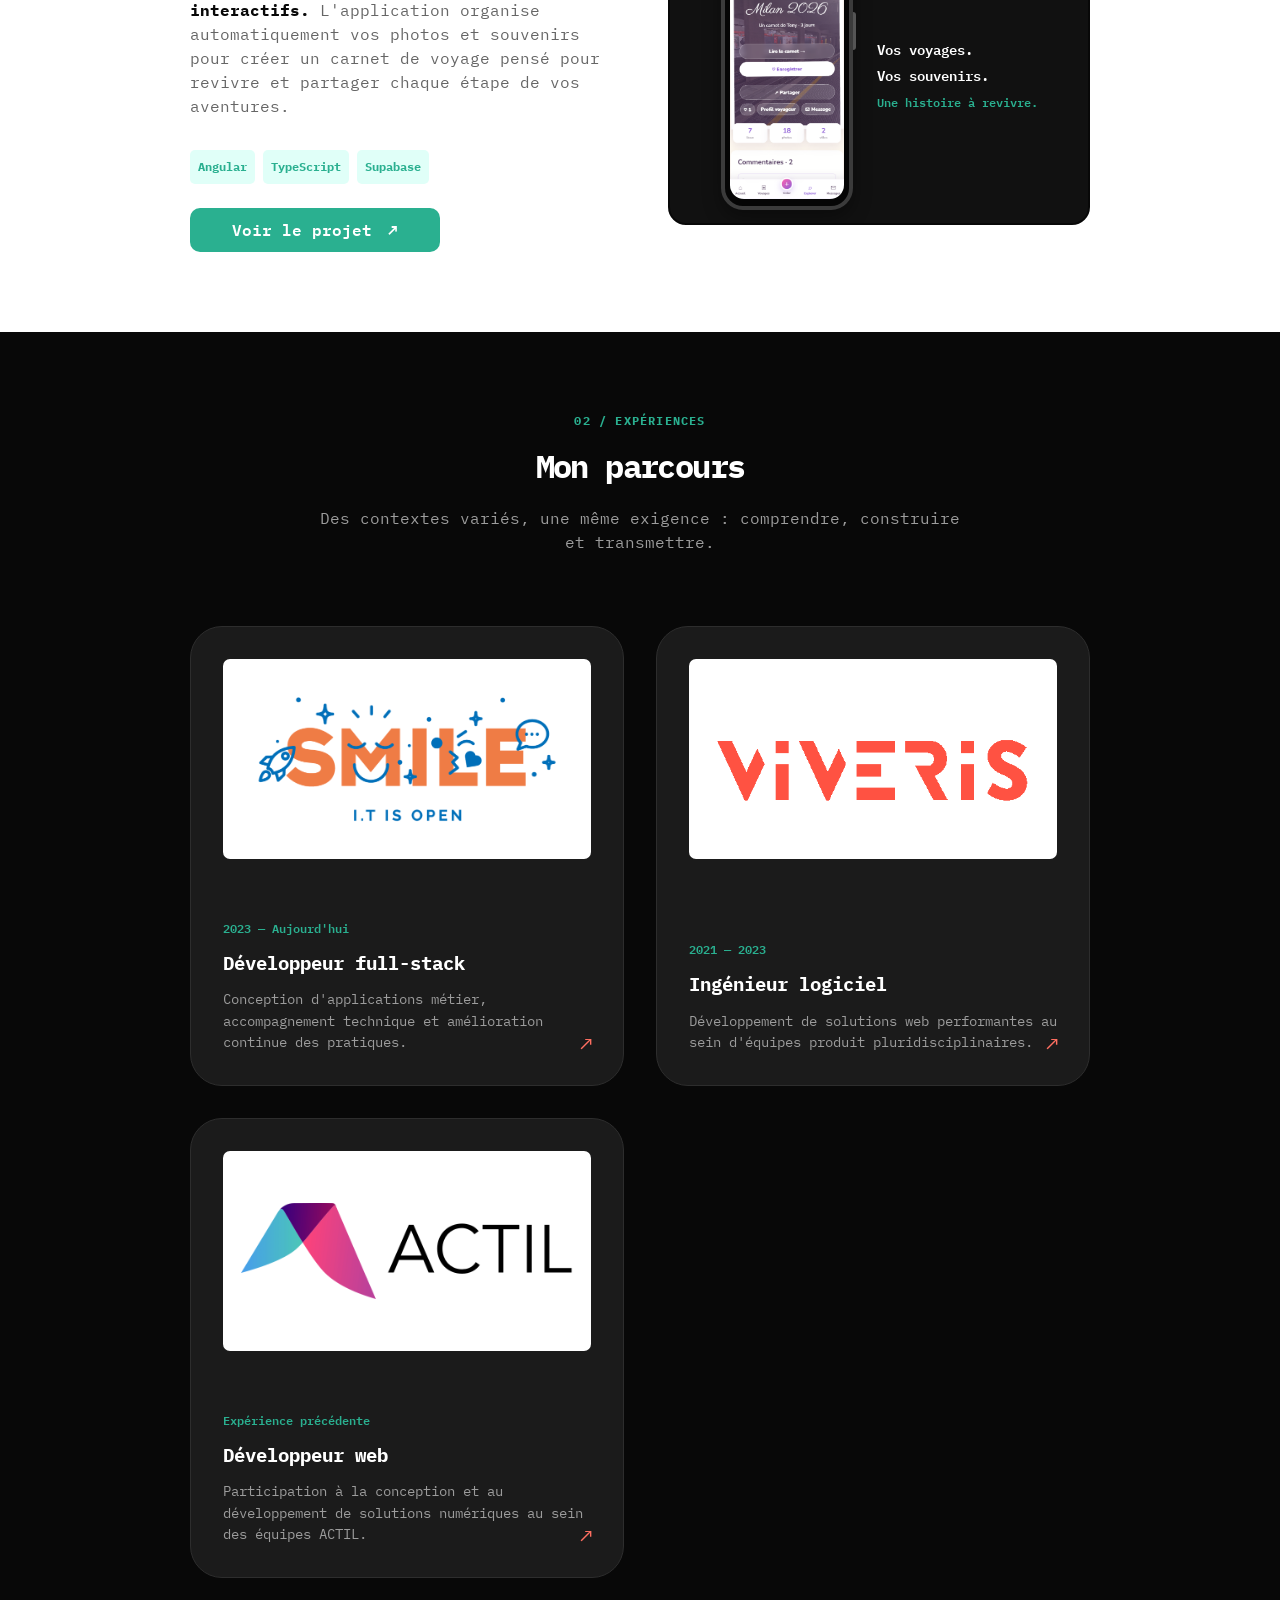
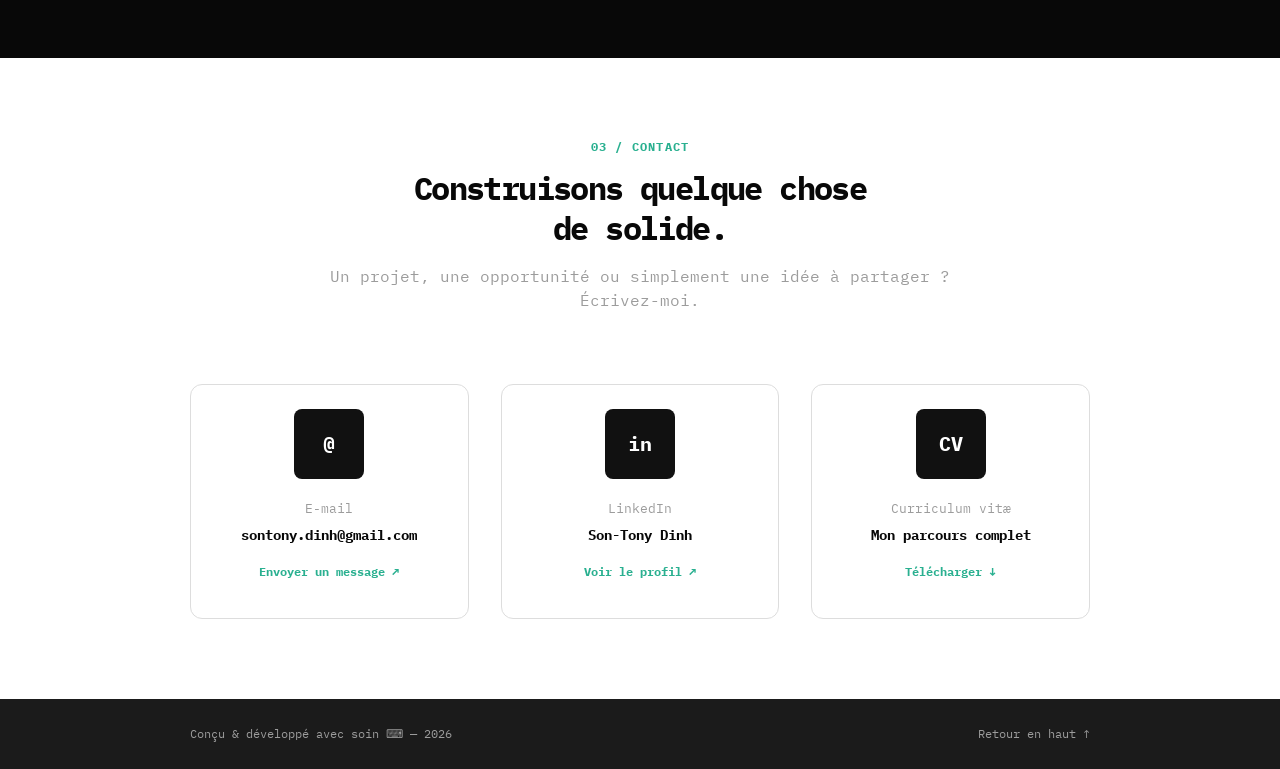
==== commit b5664cdb: "Refactor code structure for improved readability and maintainability" ====
--- a/index.html
+++ b/index.html
@@ -49,6 +49,7 @@
         <div class="logo-row" aria-label="Entreprises partenaires">
           <div class="company-logo"><img src="images/logo_smile.png" alt="Smile"></div>
           <div class="company-logo"><img src="images/logo_viveris.png" alt="Viveris"></div>
+          <div class="company-logo company-logo-actil"><img src="images/logo_actil.png" alt="ACTIL"></div>
         </div>
       </div>
     </section>
@@ -62,31 +63,32 @@
         </div>
 
         <article class="project-row reveal">
-          <div class="project-visual visual-dashboard" role="img" aria-label="Aperçu d'un tableau de bord analytique">
-            <div class="mock-browser"><i></i><i></i><i></i></div>
-            <div class="mock-sidebar"></div>
-            <div class="mock-content"><span></span><b></b><b></b><b></b></div>
+          <div class="project-visual project-visual-landscape">
+            <img src="images/capture_lachapetrie.png" alt="Capture d'écran du site e-commerce La Chapétrie">
           </div>
           <div class="project-copy">
             <p class="project-number">Projet / 01</p>
-            <h3>Pulse Dashboard</h3>
-            <p>Une plateforme de suivi d'activité qui transforme des données complexes en décisions simples et rapides.</p>
+            <h3>La Chapétrie</h3>
+            <p><strong>E-commerce de papeterie.</strong> Conception d'une plateforme complète : catalogue en ligne, commandes, stocks et livraisons, avec un back-office permettant de piloter facilement l'ensemble de l'activité.</p>
             <div class="tags"><span>Angular</span><span>TypeScript</span><span>Supabase</span></div>
-            <a class="button button-accent" href="#" aria-label="Voir le projet Pulse Dashboard">Voir le projet <span aria-hidden="true">↗</span></a>
+            <a class="button button-accent" href="https://www.xn--lachaptrie-g7a.fr/" target="_blank" rel="noreferrer" aria-label="Visiter le site La Chapétrie">Voir le projet <span aria-hidden="true">↗</span></a>
           </div>
         </article>
 
         <article class="project-row project-row-reverse reveal">
-          <div class="project-visual visual-mobile" role="img" aria-label="Aperçu d'une application mobile de réservation">
-            <div class="phone"><div class="phone-notch"></div><span>Bonjour.</span><b></b><b></b><button type="button" tabindex="-1">Réserver</button></div>
-            <div class="mobile-caption">Une expérience fluide,<br>partout.</div>
+          <div class="project-visual project-visual-mobile">
+            <div class="phone">
+              <span class="phone-speaker" aria-hidden="true"></span>
+              <img src="images/capture_togetthere.png" alt="Capture d'écran de l'application de carnet de voyage To Get There">
+            </div>
+            <p class="mobile-caption">Vos voyages.<br>Vos souvenirs.<br><span>Une histoire à revivre.</span></p>
           </div>
           <div class="project-copy">
             <p class="project-number">Projet / 02</p>
-            <h3>Horizon Booking</h3>
-            <p>Un parcours de réservation mobile-first conçu pour réduire les frictions et améliorer la conversion.</p>
-            <div class="tags"><span>React</span><span>Node.js</span><span>PostgreSQL</span></div>
-            <a class="button button-accent" href="#" aria-label="Voir le projet Horizon Booking">Voir le projet <span aria-hidden="true">↗</span></a>
+            <h3>To Get There</h3>
+            <p><strong>Transformez vos voyages en souvenirs interactifs.</strong> L'application organise automatiquement vos photos et souvenirs pour créer un carnet de voyage pensé pour revivre et partager chaque étape de vos aventures.</p>
+            <div class="tags"><span>Angular</span><span>TypeScript</span><span>Supabase</span></div>
+            <a class="button button-accent" href="https://to-get-there.vercel.app/" target="_blank" rel="noreferrer" aria-label="Visiter l'application To Get There">Voir le projet <span aria-hidden="true">↗</span></a>
           </div>
         </article>
       </div>
@@ -108,6 +110,11 @@
           <a class="experience-card reveal" href="#contact">
             <div class="experience-logo experience-logo-alt"><img src="images/logo_viveris.png" alt="Logo Viveris"></div>
             <div><p class="date">2021 — 2023</p><h3>Ingénieur logiciel</h3><p>Développement de solutions web performantes au sein d'équipes produit pluridisciplinaires.</p></div>
+            <span class="card-arrow" aria-hidden="true">↗</span>
+          </a>
+          <a class="experience-card reveal" href="#contact">
+            <div class="experience-logo experience-logo-actil"><img src="images/logo_actil.png" alt="Logo ACTIL"></div>
+            <div><p class="date">Expérience précédente</p><h3>Développeur web</h3><p>Participation à la conception et au développement de solutions numériques au sein des équipes ACTIL.</p></div>
             <span class="card-arrow" aria-hidden="true">↗</span>
           </a>
         </div>
--- a/styles.css
+++ b/styles.css
@@ -4,7 +4,9 @@
 .section{padding-block:5rem}.projects,.contact{background:var(--white)}.section-heading{text-align:center;max-width:650px;margin:0 auto 4.5rem}.section-index{font-size:.75rem;font-weight:700;color:var(--accent);letter-spacing:.1em}.section-heading h2{font-size:2rem;letter-spacing:-.05em;margin-bottom:1rem}.section-heading>p:last-child{color:var(--muted)}.project-row{display:grid;grid-template-columns:1fr 1fr;gap:3.5rem;align-items:center;margin-bottom:6rem}.project-row:last-child{margin-bottom:0}.project-row-reverse .project-visual{order:2}.project-visual{height:300px;border:2px solid #080808;border-radius:18px;background:#efefef;overflow:hidden;position:relative}.visual-dashboard{padding:30px;background:#dffff7}.mock-browser{position:absolute;inset:0 0 auto;height:28px;background:#111;padding-left:10px;display:flex;align-items:center;gap:5px}.mock-browser i{width:6px;height:6px;border-radius:50%;background:#666}.mock-sidebar{position:absolute;left:22px;top:50px;bottom:20px;width:62px;background:#151515;border-radius:7px}.mock-content{position:absolute;left:104px;right:22px;top:52px;bottom:20px}.mock-content span{display:block;width:60%;height:24px;background:#111;margin-bottom:26px}.mock-content b{display:inline-block;width:29%;height:115px;background:#fff;margin-right:3%;border:1px solid #111;vertical-align:top}.visual-mobile{background:#111;color:#fff;display:flex;align-items:center;justify-content:space-around;padding:22px}.phone{width:120px;height:245px;background:white;border:5px solid #333;border-radius:18px;color:#111;padding:32px 10px 10px;position:relative}.phone-notch{position:absolute;top:5px;left:38px;width:36px;height:7px;background:#222;border-radius:6px}.phone span{font-weight:700}.phone b{display:block;height:38px;background:#e0fff8;margin-top:14px}.phone button{border:0;background:var(--accent);color:#fff;width:100%;margin-top:12px;padding:7px;font-size:.6rem}.mobile-caption{font-weight:700;line-height:1.8}.project-copy{display:flex;flex-direction:column;align-items:flex-start}.project-number{font-size:.7rem;text-transform:uppercase;color:var(--muted)}.project-copy h3{font-size:1.5rem;margin-bottom:.75rem}.project-copy>p:not(.project-number){color:#666}.tags{display:flex;flex-wrap:wrap;gap:.5rem;margin:1rem 0 1.5rem}.tags span{background:var(--accent-soft);color:var(--accent);font-weight:700;font-size:.75rem;padding:.5rem;border-radius:5px}.button-accent{width:250px;padding:.6rem 1rem;color:white;background:var(--accent);border-radius:10px}.button-accent:hover,.button-accent:focus-visible{transform:translateY(-3px);box-shadow:0 6px 12px rgba(42,176,144,.3)}
 .experience-section{background:var(--dark);color:white}.section-heading-dark h2{color:#fff}.experience-grid{display:grid;grid-template-columns:1fr 1fr;gap:2rem}.experience-card{position:relative;min-height:460px;padding:2rem;border:1px solid #2d2d2d;border-radius:32px;background:var(--surface);display:flex;flex-direction:column;justify-content:space-between;transition:var(--transition)}.experience-card:hover,.experience-card:focus-visible{transform:translateY(-10px);background:var(--hover);box-shadow:0 8px 16px rgba(0,0,0,.3);border-color:#555}.experience-logo{height:180px;border-radius:7px;background:#fff;color:#111;display:grid;place-items:center;font-size:2rem;font-weight:700;letter-spacing:.08em}.experience-logo span{color:var(--interaction)}.experience-logo-alt{color:#173a6b}.experience-logo-alt span{color:var(--primary)}.date{color:var(--accent);font-size:.75rem;font-weight:600;margin-top:1.5rem}.experience-card h3{margin-bottom:.7rem}.experience-card div>p:last-child{color:var(--muted);font-size:.9rem;margin:0}.card-arrow{position:absolute;right:30px;bottom:25px;color:var(--interaction);font-size:1.3rem}
 .contact .section-heading h2{line-height:1.25}.contact-grid{display:grid;grid-template-columns:repeat(3,1fr);gap:2rem}.contact-card{min-height:235px;border:1px solid #ddd;border-radius:12px;padding:1.5rem;display:flex;flex-direction:column;align-items:center;text-align:center;transition:var(--transition)}.contact-card:hover,.contact-card:focus-visible{transform:translateY(-3px);box-shadow:0 4px 8px rgba(0,0,0,.2);border-color:var(--accent)}.contact-icon{width:70px;height:70px;margin-bottom:1.25rem;background:#111;color:#fff;display:grid;place-items:center;font-size:1.25rem;font-weight:700;border-radius:8px}.contact-card small{color:var(--muted)}.contact-card strong{font-size:.85rem;margin:.35rem 0 1.1rem;word-break:break-word}.contact-card>span:last-child{color:var(--accent);font-size:.72rem;font-weight:700}footer{min-height:70px;background:var(--surface);color:var(--muted);font-size:.75rem}footer .container{min-height:70px;display:flex;align-items:center;justify-content:space-between}footer p{margin:0}footer a:hover{color:var(--interaction)}
-.portrait{width:100%;height:100%;display:block;border-radius:50%;border:2px solid #333;object-fit:cover;box-shadow:0 0 0 12px #101010}.logo-row{min-height:76px;align-items:center}.company-logo{width:160px;height:76px;flex:none;background:#fff;padding:12px;overflow:visible}.company-logo img{display:block;width:auto;height:auto;max-width:100%;max-height:100%;object-fit:scale-down}.company-logo:first-child{padding:10px 12px}.company-logo:nth-child(2){padding:16px 18px}.experience-logo{height:200px;padding:24px;overflow:visible}.experience-logo img{display:block;width:auto;height:auto;max-width:100%;max-height:100%;margin:auto;object-fit:scale-down}.experience-logo:first-child{padding:18px}.experience-logo-alt{padding:34px}
+.portrait{width:100%;height:100%;display:block;border-radius:50%;border:2px solid #333;object-fit:cover;box-shadow:0 0 0 12px #101010}.logo-row{min-height:76px;align-items:center}.company-logo{width:160px;height:76px;flex:none;background:#fff;padding:12px;overflow:visible}.company-logo img{display:block;width:auto;height:auto;max-width:100%;max-height:100%;object-fit:scale-down}.company-logo:first-child{padding:10px 12px}.company-logo:nth-child(2){padding:16px 18px}.company-logo-actil{padding:18px 12px;overflow:hidden}.experience-logo{height:200px;padding:24px;overflow:visible}.experience-logo img{display:block;width:auto;height:auto;max-width:100%;max-height:100%;margin:auto;object-fit:scale-down}.experience-logo:first-child{padding:18px}.experience-logo-alt{padding:34px}.experience-logo-actil{padding:38px 24px;overflow:hidden}
+.project-visual img{display:block;width:100%;height:100%}.project-visual-landscape img{object-fit:cover;object-position:top center}.project-visual-mobile{display:flex;align-items:center;justify-content:center;background:#111;padding:12px}.project-visual-mobile .phone{position:relative;width:132px;height:270px;padding:8px 5px 7px;border:4px solid #3b3b3b;border-radius:22px;background:#050505;box-shadow:0 8px 18px rgba(0,0,0,.35)}.project-visual-mobile .phone::after{content:"";position:absolute;right:-7px;top:68px;width:3px;height:38px;border-radius:0 3px 3px 0;background:#555}.project-visual-mobile .phone-speaker{position:absolute;z-index:2;top:7px;left:50%;width:36px;height:5px;border-radius:5px;background:#111;transform:translateX(-50%)}.project-visual-mobile .phone img{width:100%;height:100%;border-radius:14px;object-fit:cover;object-position:top center}.project-copy>p strong{color:var(--text)}
+.project-visual-mobile .mobile-caption{margin:0 0 0 24px;color:#fff;font-size:.9rem;font-weight:600;line-height:1.8;text-align:left}.project-visual-mobile .mobile-caption span{color:var(--accent);font-size:.72rem}
 :focus-visible{outline:3px solid var(--interaction);outline-offset:4px}.reveal{opacity:0;transform:translateY(24px);transition:opacity 600ms ease,transform 600ms ease}.reveal.visible{opacity:1;transform:none}
 @media(min-width:769px){.logo-row .company-logo:nth-child(2){position:relative;overflow:hidden}.logo-row .company-logo:nth-child(2) img{position:absolute;inset:50% auto auto 50%;width:118px;height:auto;max-width:none;max-height:none;transform:translate(-50%,-50%)}}
 @media(max-width:1024px){.hero-inner{flex-direction:column-reverse;text-align:center}.hero-copy{display:flex;flex-direction:column;align-items:center}.portrait-wrap{width:290px;height:290px}.worked-with{margin-top:4rem;flex-direction:column;gap:1rem}.project-row{grid-template-columns:1fr;justify-items:center;text-align:center;border-bottom:1px solid #ccc;padding-bottom:4rem}.project-row:last-child{border:0}.project-row-reverse .project-visual{order:0}.project-copy{align-items:center;max-width:65%}.project-visual{width:min(100%,400px)}}
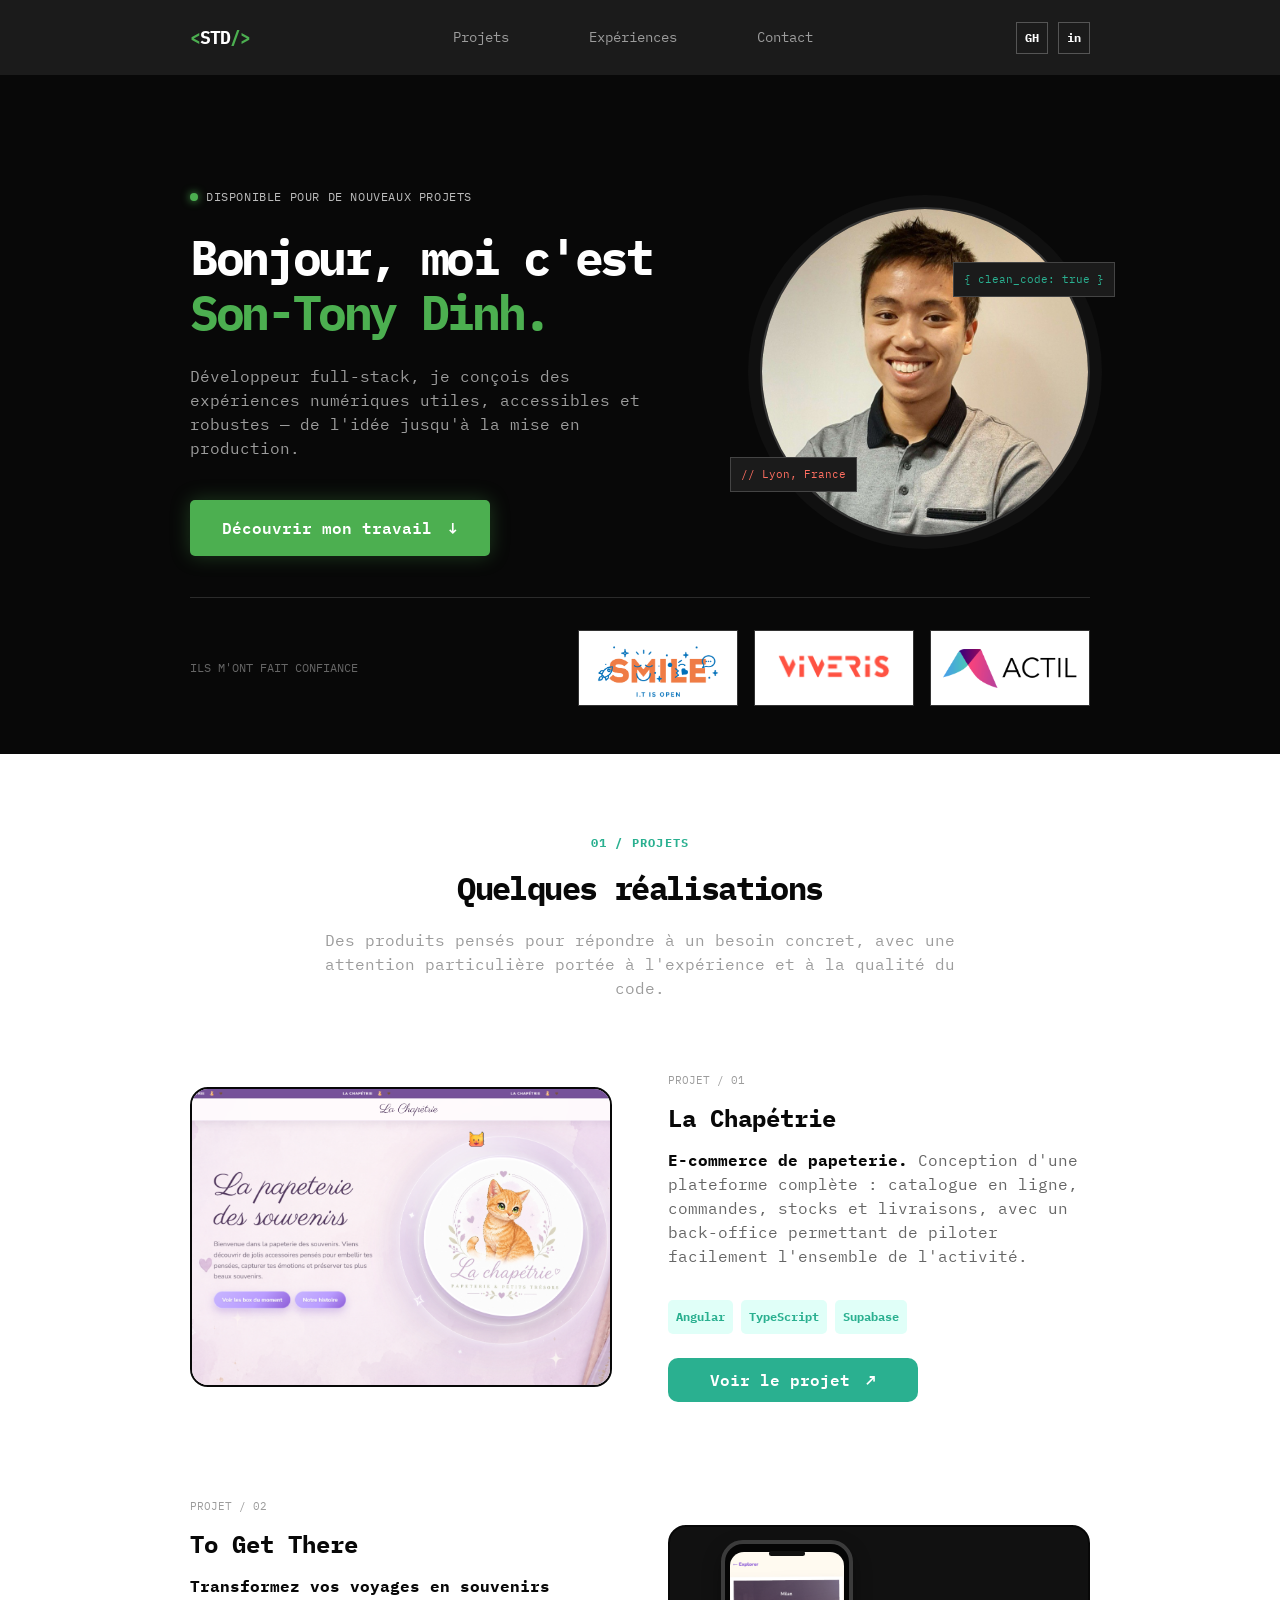
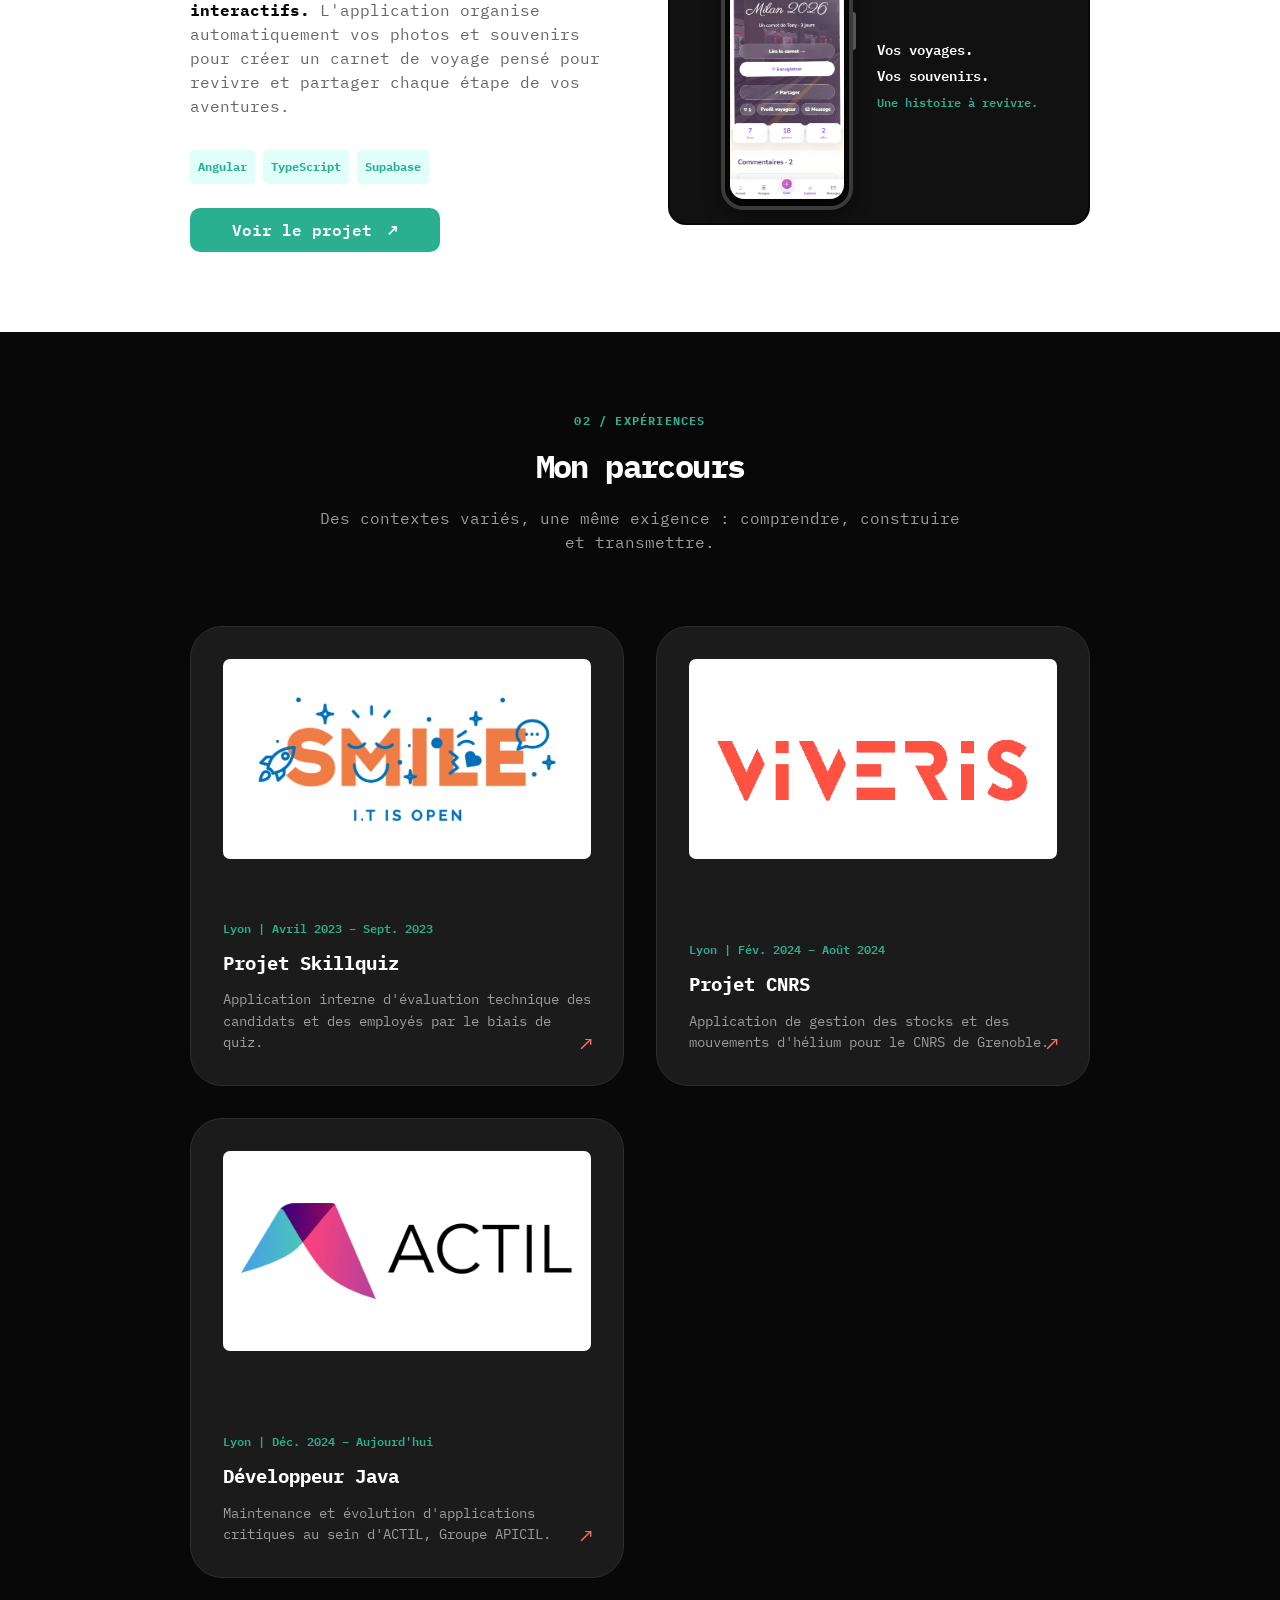
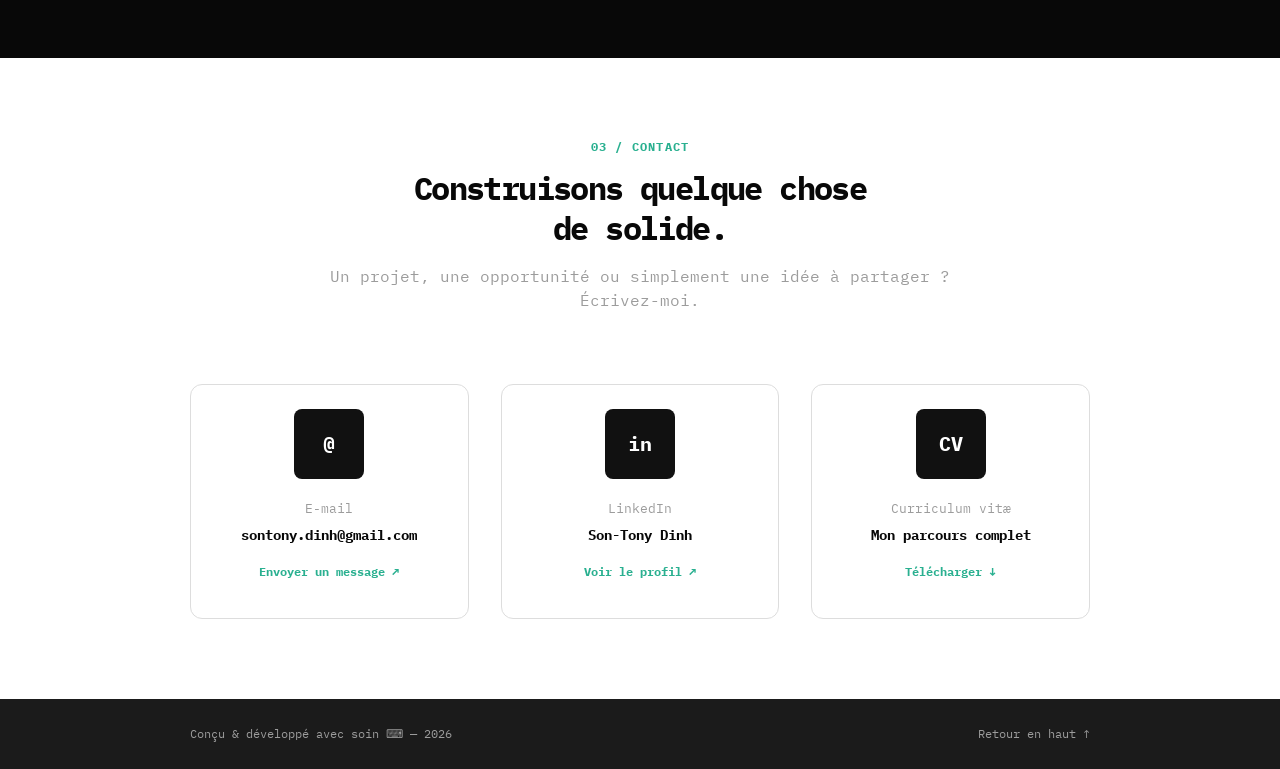
==== commit 315a8a4d: "feat: add detailed experience pages for Smile, Viveris, and ACTIL projects" ====
--- a/index.html
+++ b/index.html
@@ -102,19 +102,19 @@
           <p>Des contextes variés, une même exigence : comprendre, construire et transmettre.</p>
         </div>
         <div class="experience-grid">
-          <a class="experience-card reveal" href="#contact">
+          <a class="experience-card reveal" href="smile.html">
             <div class="experience-logo"><img src="images/logo_smile.png" alt="Logo Smile"></div>
-            <div><p class="date">2023 — Aujourd'hui</p><h3>Développeur full-stack</h3><p>Conception d'applications métier, accompagnement technique et amélioration continue des pratiques.</p></div>
+            <div><p class="date">Lyon | Avril 2023 – Sept. 2023</p><h3>Projet Skillquiz</h3><p>Application interne d'évaluation technique des candidats et des employés par le biais de quiz.</p></div>
             <span class="card-arrow" aria-hidden="true">↗</span>
           </a>
-          <a class="experience-card reveal" href="#contact">
+          <a class="experience-card reveal" href="viveris.html">
             <div class="experience-logo experience-logo-alt"><img src="images/logo_viveris.png" alt="Logo Viveris"></div>
-            <div><p class="date">2021 — 2023</p><h3>Ingénieur logiciel</h3><p>Développement de solutions web performantes au sein d'équipes produit pluridisciplinaires.</p></div>
+            <div><p class="date">Lyon | Fév. 2024 – Août 2024</p><h3>Projet CNRS</h3><p>Application de gestion des stocks et des mouvements d'hélium pour le CNRS de Grenoble.</p></div>
             <span class="card-arrow" aria-hidden="true">↗</span>
           </a>
-          <a class="experience-card reveal" href="#contact">
+          <a class="experience-card reveal" href="actil.html">
             <div class="experience-logo experience-logo-actil"><img src="images/logo_actil.png" alt="Logo ACTIL"></div>
-            <div><p class="date">Expérience précédente</p><h3>Développeur web</h3><p>Participation à la conception et au développement de solutions numériques au sein des équipes ACTIL.</p></div>
+            <div><p class="date">Lyon | Déc. 2024 – Aujourd'hui</p><h3>Développeur Java</h3><p>Maintenance et évolution d'applications critiques au sein d'ACTIL, Groupe APICIL.</p></div>
             <span class="card-arrow" aria-hidden="true">↗</span>
           </a>
         </div>
--- a/styles.css
+++ b/styles.css
@@ -13,3 +13,6 @@
 @media(max-width:768px){.site-header{height:64px}.nav-links{display:none}.hero{padding-top:3rem}.experience-grid{grid-template-columns:1fr;padding-inline:10px}.logo-row{flex-wrap:wrap;justify-content:center}.company-logo{width:125px}.code-chip{display:none}}
 @media(max-width:640px){.container{width:min(calc(100% - 32px),var(--width))}.hero-inner{min-height:auto}.portrait-wrap{width:240px;height:240px}h1{font-size:2.25rem}.section{padding-block:4rem}.section-heading{margin-bottom:3rem}.project-copy{max-width:100%}.project-row{gap:2rem;margin-bottom:4rem}.project-visual{width:min(100%,311px);height:233px}.mobile-caption{display:none}.experience-card{min-height:430px;padding:1.4rem}.contact-grid{grid-template-columns:1fr}.contact-card{min-height:210px}.worked-with{align-items:center}.logo-row{width:100%}.company-logo{flex:1;min-width:100px}footer .container{padding-block:1rem;flex-direction:column;justify-content:center;gap:.5rem;text-align:center}}
 @media(prefers-reduced-motion:reduce){html{scroll-behavior:auto}*,*::before,*::after{transition-duration:.01ms!important;animation-duration:.01ms!important}.reveal{opacity:1;transform:none}}
+
+/* Pages de détail des expériences */
+.detail-page{min-height:100vh;background:var(--dark);color:var(--muted)}.detail-container{width:min(calc(100% - 40px),var(--width));margin-inline:auto;padding:2rem 0 4rem}.back-button{min-height:44px;display:inline-flex;align-items:center;gap:.65rem;padding:10px 20px;border:1px solid #666;border-radius:5px;color:#c8c8c8;transition:var(--transition)}.back-button:hover,.back-button:focus-visible{color:#fff;background:#444;border-color:#777}.detail-header{padding:3rem 0;text-align:center}.detail-company-logo{width:180px;height:85px;margin:0 auto 2rem;padding:14px;background:#fff;border-radius:8px;display:grid;place-items:center}.detail-company-logo img{display:block;max-width:100%;max-height:100%;object-fit:contain}.detail-company-logo-viveris{padding:22px}.detail-company-logo-actil{padding:24px 12px}.detail-kicker{margin-bottom:1rem;color:var(--accent);font-size:.8rem;font-weight:600}.detail-header h1{margin:0;color:#fff}.detail-header h1 span{color:var(--muted)}.detail-subtitle{margin:.75rem 0 0;color:var(--interaction);font-weight:600}.detail-stack{display:grid;gap:2rem}.detail-panel{padding:1.5rem;border:1px solid #444;border-radius:8px;background:#1a1a1a}.detail-panel h2{margin-bottom:1rem;color:#fff;font-size:1.35rem;letter-spacing:-.03em}.detail-panel h2>span{font-size:1em}.detail-panel p{margin-bottom:0}.detail-panel ul{margin:.9rem 0 0;padding-left:1.4rem}.detail-panel li{margin:.55rem 0}.detail-panel strong{color:#fff}.tech-list{display:grid;grid-template-columns:1fr 1fr;gap:.35rem 2rem;list-style:none;padding-left:0!important}.method-list{display:flex;flex-wrap:wrap;gap:.6rem;list-style:none;padding-left:0!important}.method-list li,.technology-tags li{margin:0;padding:.5rem .7rem;border-radius:5px;background:var(--accent-soft);color:var(--accent);font-size:.75rem;font-weight:700}.technology-tags{display:flex;flex-wrap:wrap;gap:.65rem;list-style:none;padding-left:0!important}.detail-back-bottom{margin-top:2rem}@media(max-width:640px){.detail-container{width:min(calc(100% - 30px),var(--width));padding-top:1.25rem}.detail-header{padding:2.5rem 0}.detail-header h1{font-size:2rem}.detail-panel{padding:1.1rem}.detail-panel h2{font-size:1.1rem}.tech-list{grid-template-columns:1fr}}
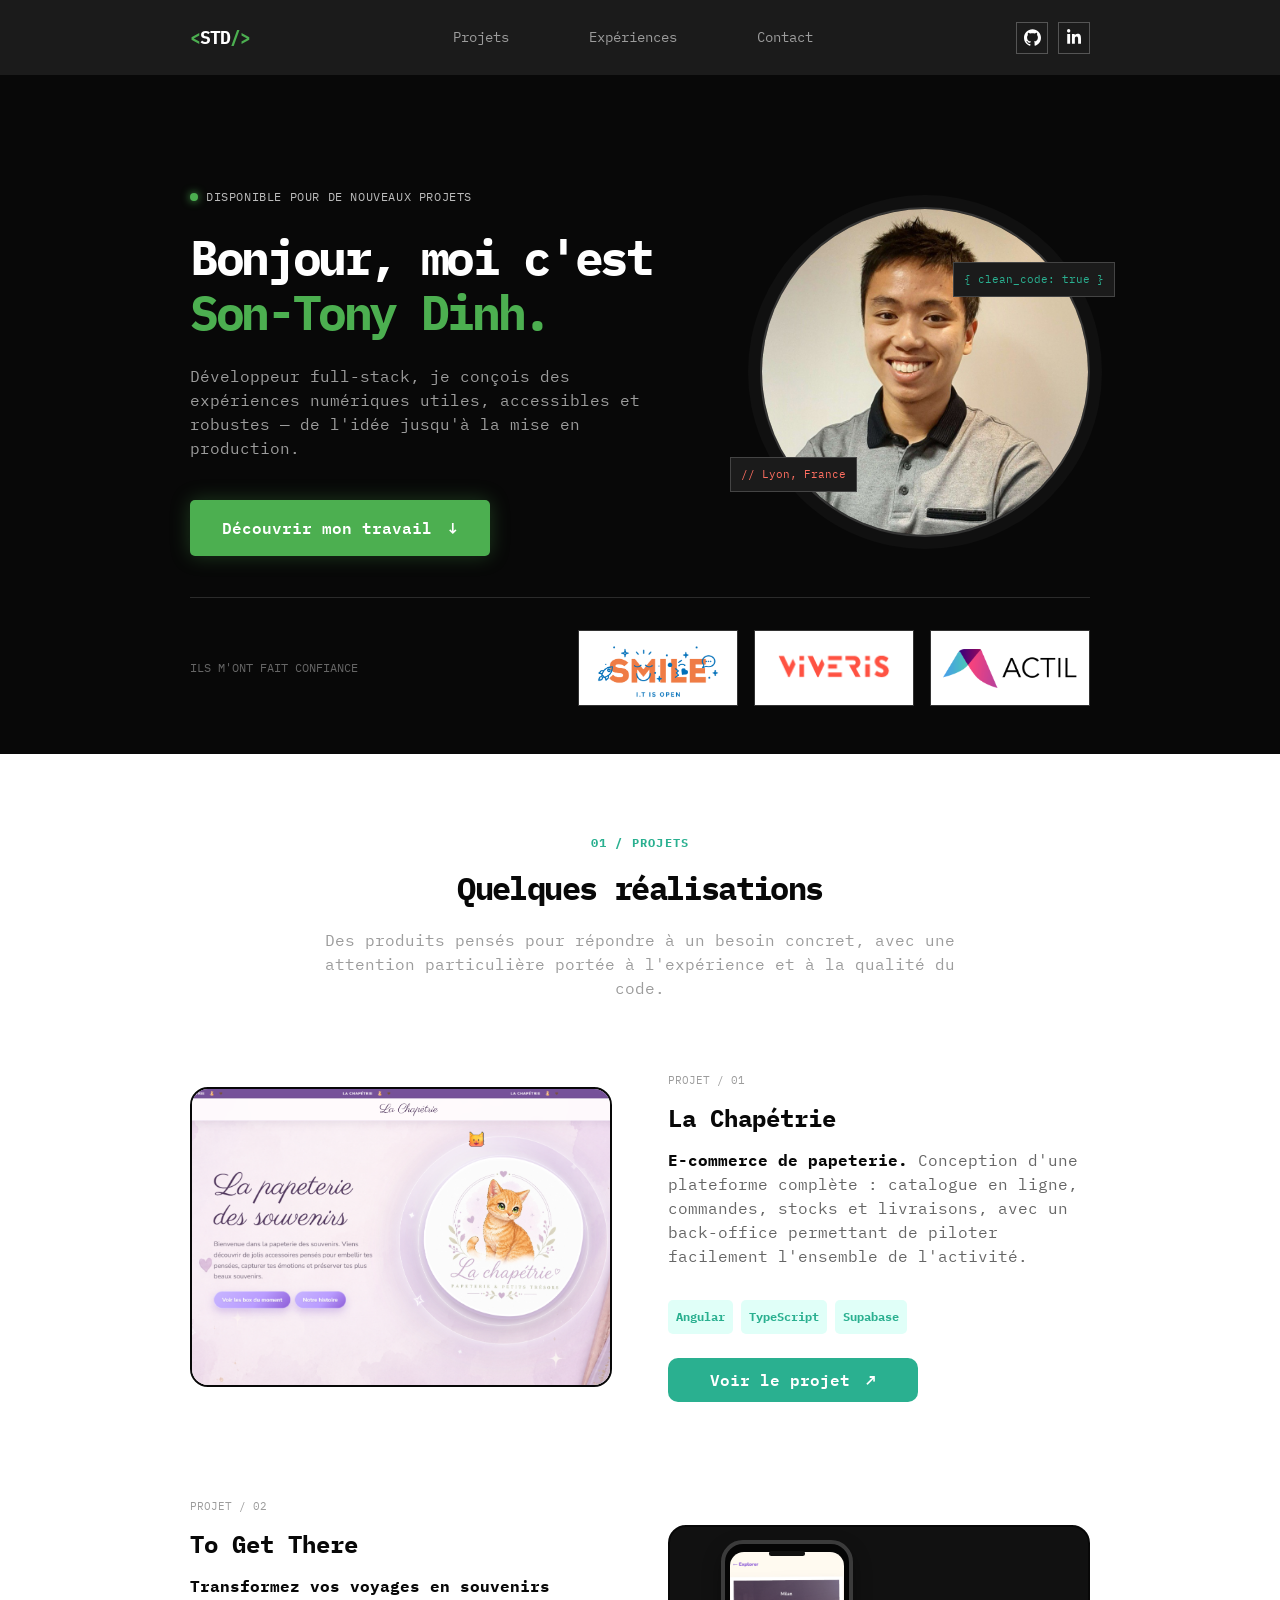
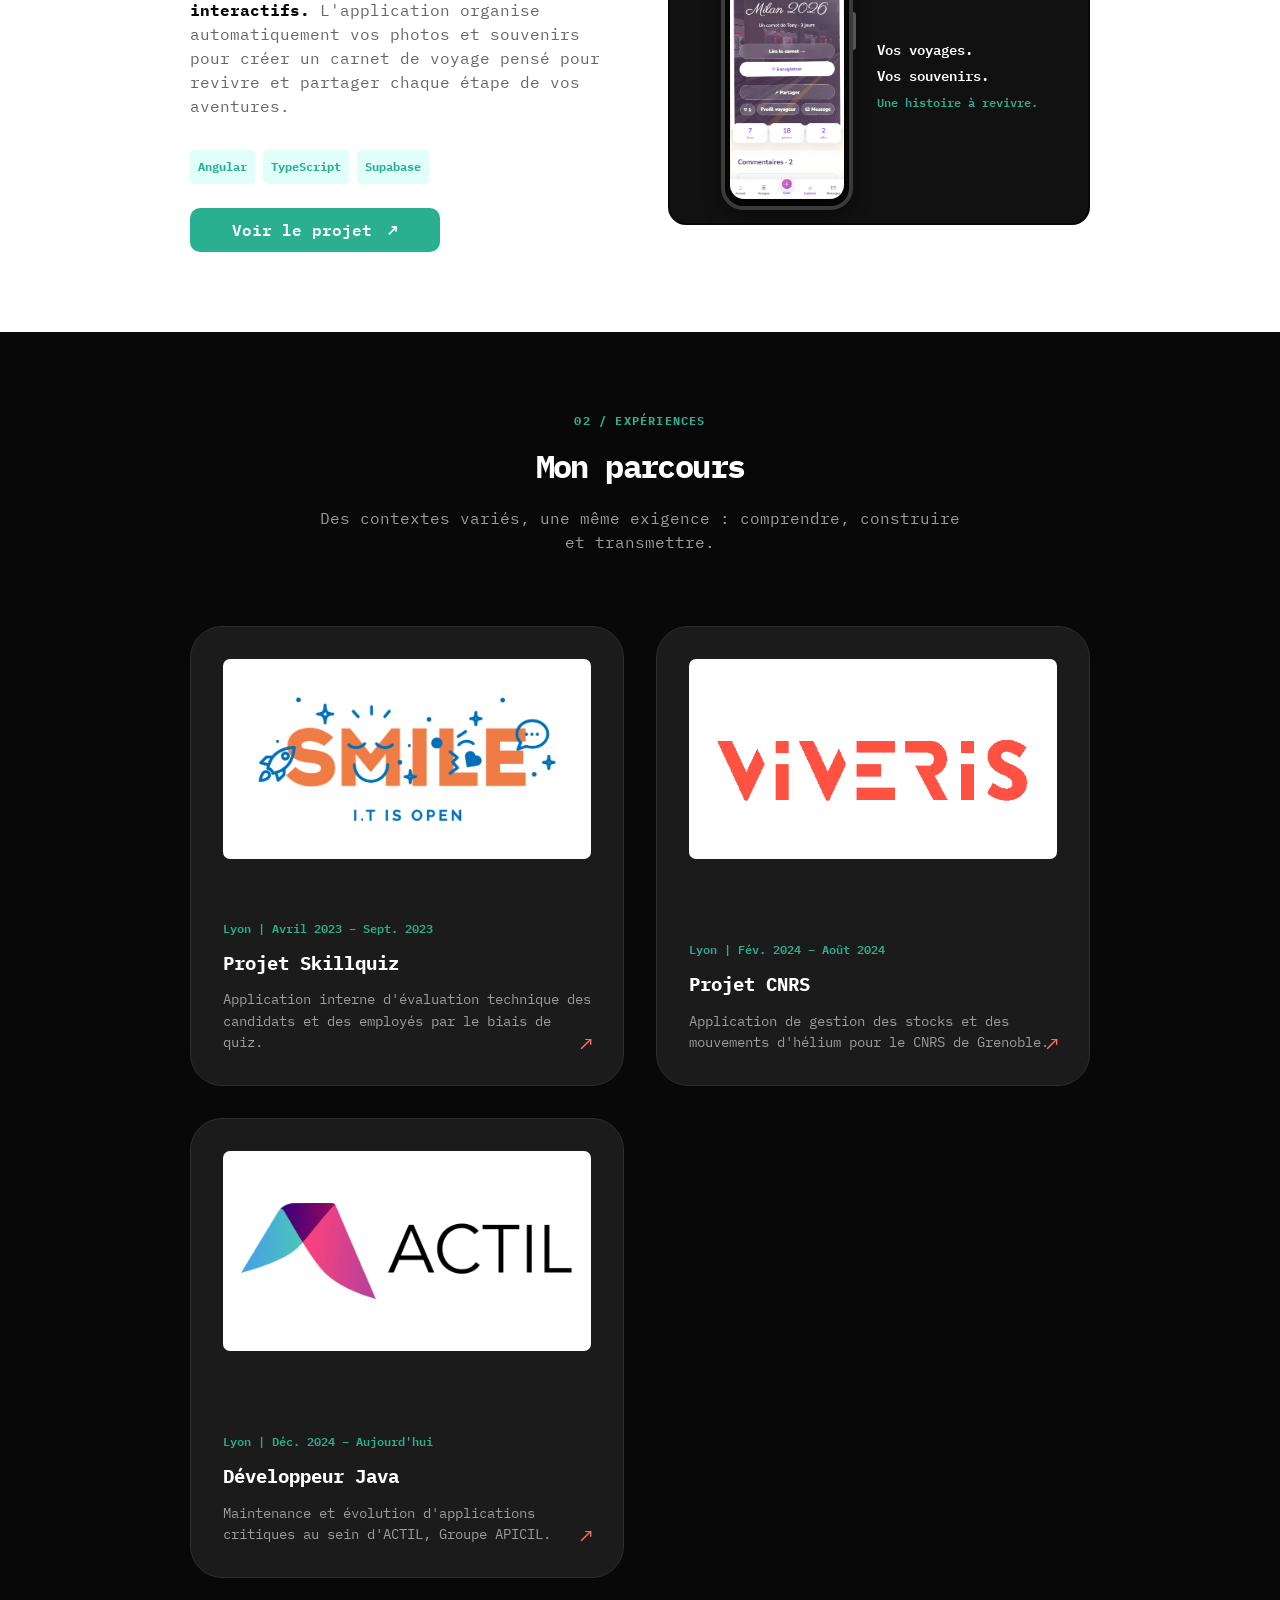
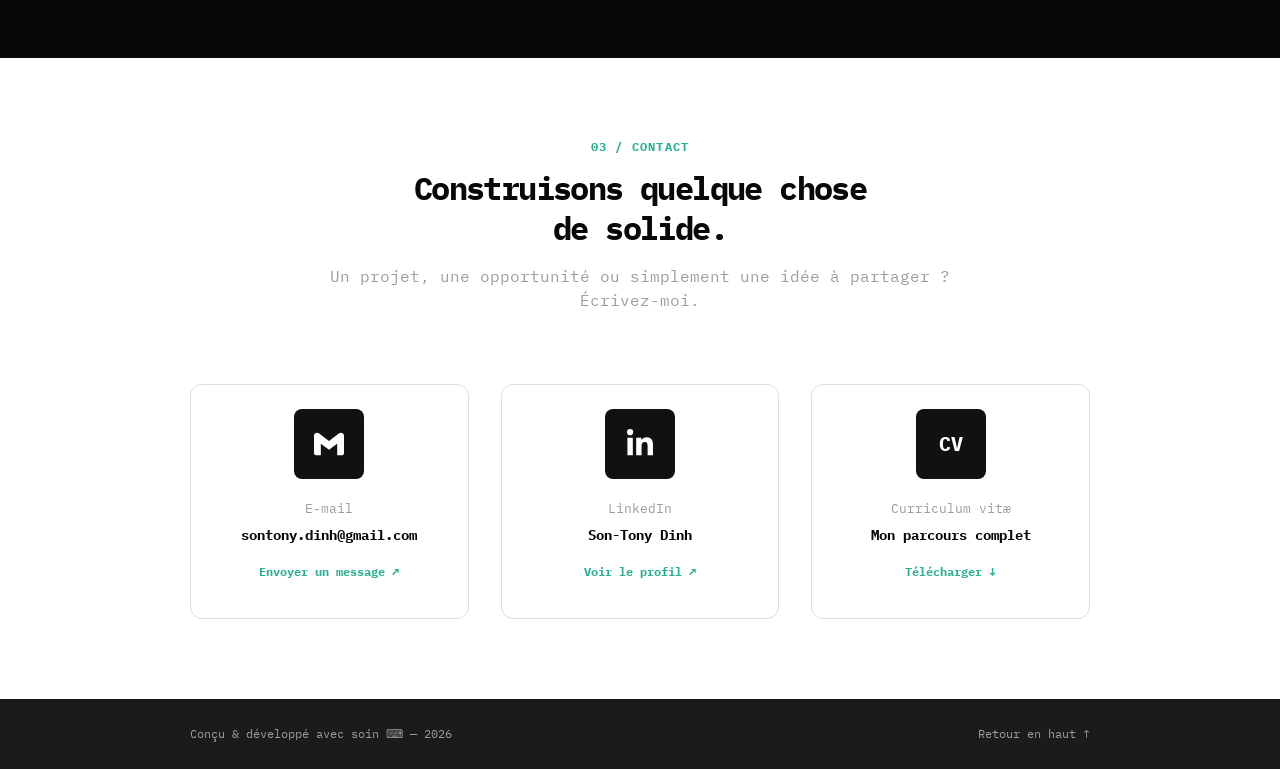
==== commit 9f01ea8c: "feat: add favicon and social media icons to portfolio pages" ====
--- a/index.html
+++ b/index.html
@@ -5,6 +5,7 @@
   <meta name="viewport" content="width=device-width, initial-scale=1.0">
   <meta name="description" content="Portfolio de Son-Tony Dinh, développeur web créatif et rigoureux.">
   <title>Son-Tony Dinh — Développeur</title>
+  <link rel="icon" type="image/png" href="images/logoTony.png">
   <link rel="preconnect" href="https://fonts.googleapis.com">
   <link rel="preconnect" href="https://fonts.gstatic.com" crossorigin>
   <link href="https://fonts.googleapis.com/css2?family=IBM+Plex+Mono:ital,wght@0,100;0,200;0,300;0,400;0,500;0,600;0,700;1,400;1,600&display=swap" rel="stylesheet">
@@ -23,8 +24,8 @@
         <a href="#contact">Contact</a>
       </div>
       <div class="social-links">
-        <a href="https://github.com/SonTonyD" target="_blank" rel="noreferrer" aria-label="Profil GitHub de Son-Tony Dinh">GH</a>
-        <a href="https://www.linkedin.com/in/son-tony-dinh-7155b51a2" target="_blank" rel="noreferrer" aria-label="Profil LinkedIn de Son-Tony Dinh">in</a>
+        <a href="https://github.com/SonTonyD" target="_blank" rel="noreferrer" aria-label="Profil GitHub de Son-Tony Dinh"><img src="images/github.svg" alt=""></a>
+        <a href="https://www.linkedin.com/in/son-tony-dinh-7155b51a2" target="_blank" rel="noreferrer" aria-label="Profil LinkedIn de Son-Tony Dinh"><img src="images/linkedin.svg" alt=""></a>
       </div>
     </nav>
   </header>
@@ -130,10 +131,10 @@
         </div>
         <div class="contact-grid">
           <a class="contact-card reveal" href="mailto:sontony.dinh@gmail.com">
-            <span class="contact-icon" aria-hidden="true">@</span><small>E-mail</small><strong>sontony.dinh@gmail.com</strong><span>Envoyer un message ↗</span>
+            <span class="contact-icon" aria-hidden="true"><img src="images/gmail.svg" alt=""></span><small>E-mail</small><strong>sontony.dinh@gmail.com</strong><span>Envoyer un message ↗</span>
           </a>
           <a class="contact-card reveal" href="https://www.linkedin.com/in/son-tony-dinh-7155b51a2" target="_blank" rel="noreferrer">
-            <span class="contact-icon" aria-hidden="true">in</span><small>LinkedIn</small><strong>Son-Tony Dinh</strong><span>Voir le profil ↗</span>
+            <span class="contact-icon" aria-hidden="true"><img src="images/linkedin.svg" alt=""></span><small>LinkedIn</small><strong>Son-Tony Dinh</strong><span>Voir le profil ↗</span>
           </a>
           <a class="contact-card reveal" href="images/MonCV.pdf" target="_blank" rel="noreferrer">
             <span class="contact-icon" aria-hidden="true">CV</span><small>Curriculum vitæ</small><strong>Mon parcours complet</strong><span>Télécharger ↓</span>
--- a/styles.css
+++ b/styles.css
@@ -13,6 +13,7 @@
 @media(max-width:768px){.site-header{height:64px}.nav-links{display:none}.hero{padding-top:3rem}.experience-grid{grid-template-columns:1fr;padding-inline:10px}.logo-row{flex-wrap:wrap;justify-content:center}.company-logo{width:125px}.code-chip{display:none}}
 @media(max-width:640px){.container{width:min(calc(100% - 32px),var(--width))}.hero-inner{min-height:auto}.portrait-wrap{width:240px;height:240px}h1{font-size:2.25rem}.section{padding-block:4rem}.section-heading{margin-bottom:3rem}.project-copy{max-width:100%}.project-row{gap:2rem;margin-bottom:4rem}.project-visual{width:min(100%,311px);height:233px}.mobile-caption{display:none}.experience-card{min-height:430px;padding:1.4rem}.contact-grid{grid-template-columns:1fr}.contact-card{min-height:210px}.worked-with{align-items:center}.logo-row{width:100%}.company-logo{flex:1;min-width:100px}footer .container{padding-block:1rem;flex-direction:column;justify-content:center;gap:.5rem;text-align:center}}
 @media(prefers-reduced-motion:reduce){html{scroll-behavior:auto}*,*::before,*::after{transition-duration:.01ms!important;animation-duration:.01ms!important}.reveal{opacity:1;transform:none}}
+.social-links img{display:block;width:17px;height:17px;object-fit:contain}.contact-icon img{display:block;width:30px;height:30px;object-fit:contain}
 
 /* Pages de détail des expériences */
 .detail-page{min-height:100vh;background:var(--dark);color:var(--muted)}.detail-container{width:min(calc(100% - 40px),var(--width));margin-inline:auto;padding:2rem 0 4rem}.back-button{min-height:44px;display:inline-flex;align-items:center;gap:.65rem;padding:10px 20px;border:1px solid #666;border-radius:5px;color:#c8c8c8;transition:var(--transition)}.back-button:hover,.back-button:focus-visible{color:#fff;background:#444;border-color:#777}.detail-header{padding:3rem 0;text-align:center}.detail-company-logo{width:180px;height:85px;margin:0 auto 2rem;padding:14px;background:#fff;border-radius:8px;display:grid;place-items:center}.detail-company-logo img{display:block;max-width:100%;max-height:100%;object-fit:contain}.detail-company-logo-viveris{padding:22px}.detail-company-logo-actil{padding:24px 12px}.detail-kicker{margin-bottom:1rem;color:var(--accent);font-size:.8rem;font-weight:600}.detail-header h1{margin:0;color:#fff}.detail-header h1 span{color:var(--muted)}.detail-subtitle{margin:.75rem 0 0;color:var(--interaction);font-weight:600}.detail-stack{display:grid;gap:2rem}.detail-panel{padding:1.5rem;border:1px solid #444;border-radius:8px;background:#1a1a1a}.detail-panel h2{margin-bottom:1rem;color:#fff;font-size:1.35rem;letter-spacing:-.03em}.detail-panel h2>span{font-size:1em}.detail-panel p{margin-bottom:0}.detail-panel ul{margin:.9rem 0 0;padding-left:1.4rem}.detail-panel li{margin:.55rem 0}.detail-panel strong{color:#fff}.tech-list{display:grid;grid-template-columns:1fr 1fr;gap:.35rem 2rem;list-style:none;padding-left:0!important}.method-list{display:flex;flex-wrap:wrap;gap:.6rem;list-style:none;padding-left:0!important}.method-list li,.technology-tags li{margin:0;padding:.5rem .7rem;border-radius:5px;background:var(--accent-soft);color:var(--accent);font-size:.75rem;font-weight:700}.technology-tags{display:flex;flex-wrap:wrap;gap:.65rem;list-style:none;padding-left:0!important}.detail-back-bottom{margin-top:2rem}@media(max-width:640px){.detail-container{width:min(calc(100% - 30px),var(--width));padding-top:1.25rem}.detail-header{padding:2.5rem 0}.detail-header h1{font-size:2rem}.detail-panel{padding:1.1rem}.detail-panel h2{font-size:1.1rem}.tech-list{grid-template-columns:1fr}}
